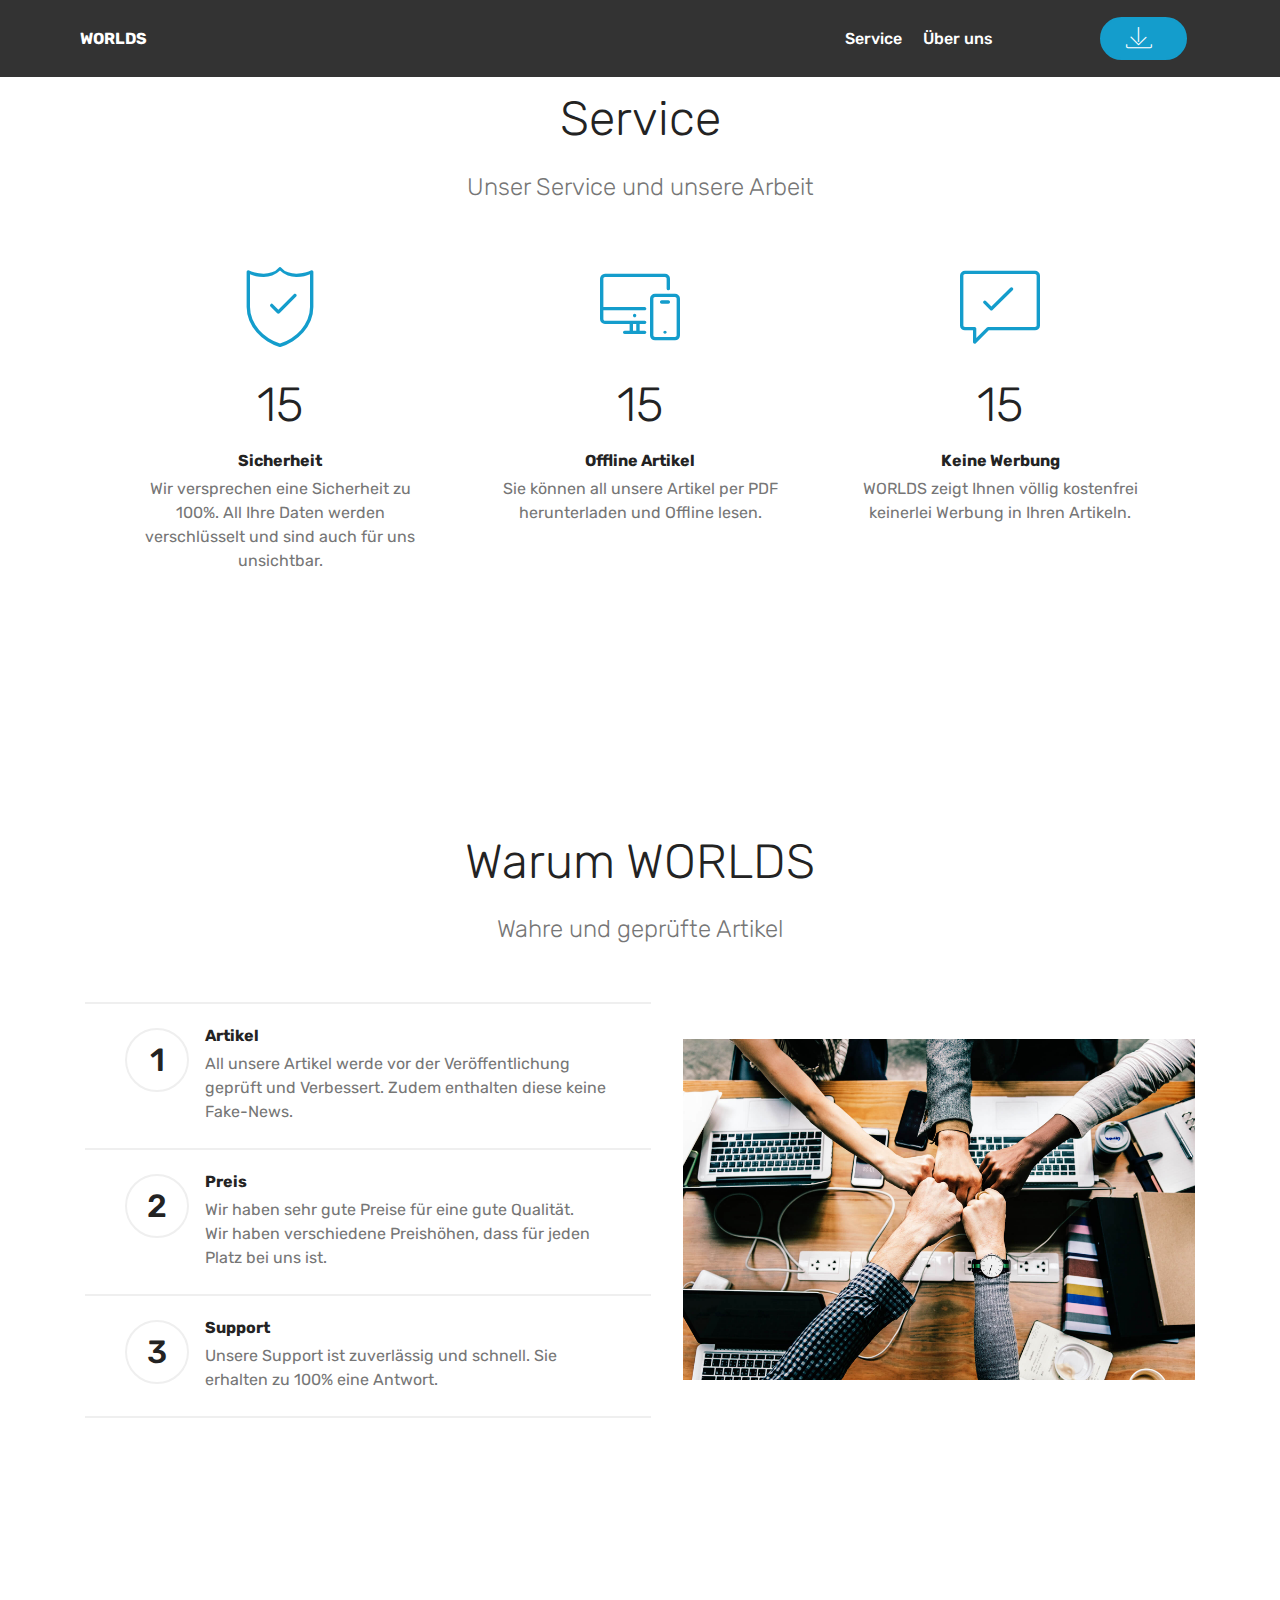
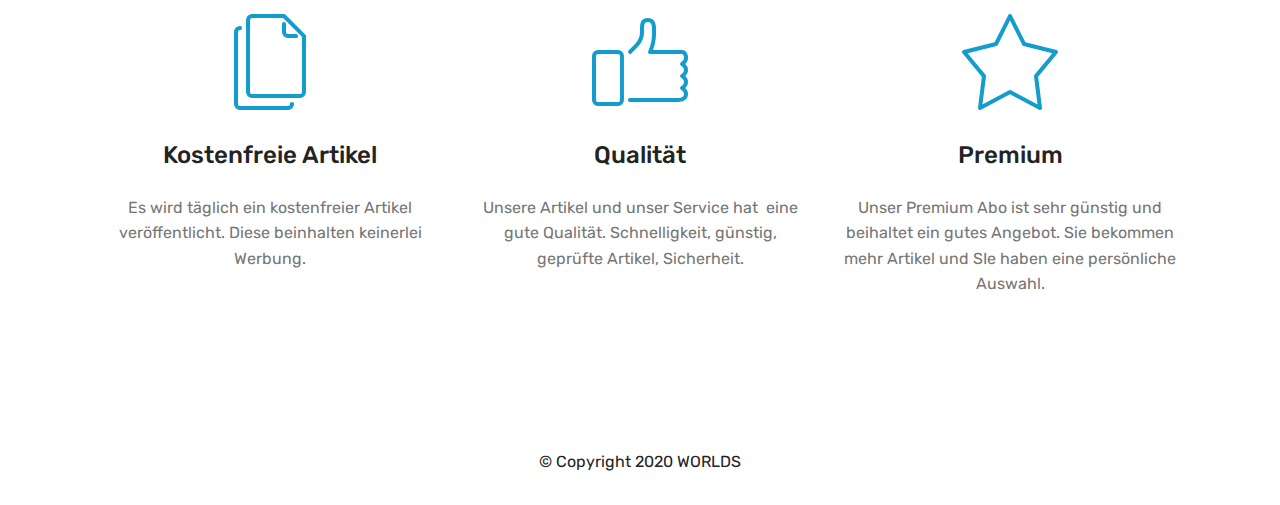
==== page1.html @ b723267d "create github pages" ====
<!DOCTYPE html>
<html  >
<head>
  <!-- Site made with Mobirise Website Builder v4.12.3, https://mobirise.com -->
  <meta charset="UTF-8">
  <meta http-equiv="X-UA-Compatible" content="IE=edge">
  <meta name="generator" content="Mobirise v4.12.3, mobirise.com">
  <meta name="viewport" content="width=device-width, initial-scale=1, minimum-scale=1">
  <link rel="shortcut icon" href="assets/images/mbr-52x35.jpeg" type="image/x-icon">
  <meta name="description" content="Web Page Builder Description">
  
  
  <title>Service</title>
  <link rel="stylesheet" href="assets/web/assets/mobirise-icons/mobirise-icons.css">
  <link rel="stylesheet" href="assets/bootstrap/css/bootstrap.min.css">
  <link rel="stylesheet" href="assets/bootstrap/css/bootstrap-grid.min.css">
  <link rel="stylesheet" href="assets/bootstrap/css/bootstrap-reboot.min.css">
  <link rel="stylesheet" href="assets/tether/tether.min.css">
  <link rel="stylesheet" href="assets/dropdown/css/style.css">
  <link rel="stylesheet" href="assets/theme/css/style.css">
  <link rel="preload" as="style" href="assets/mobirise/css/mbr-additional.css"><link rel="stylesheet" href="assets/mobirise/css/mbr-additional.css" type="text/css">
  
  
  
</head>
<body>
  <section class="menu cid-qTkzRZLJNu" once="menu" id="menu1-3">

    

    <nav class="navbar navbar-expand beta-menu navbar-dropdown align-items-center navbar-fixed-top navbar-toggleable-sm">
        <button class="navbar-toggler navbar-toggler-right" type="button" data-toggle="collapse" data-target="#navbarSupportedContent" aria-controls="navbarSupportedContent" aria-expanded="false" aria-label="Toggle navigation">
            <div class="hamburger">
                <span></span>
                <span></span>
                <span></span>
                <span></span>
            </div>
        </button>
        <div class="menu-logo">
            <div class="navbar-brand">
                
                <span class="navbar-caption-wrap"><a class="navbar-caption text-white display-4" href="index.html">
                        WORLDS</a></span>
            </div>
        </div>
        <div class="collapse navbar-collapse" id="navbarSupportedContent">
            <ul class="navbar-nav nav-dropdown" data-app-modern-menu="true"><li class="nav-item">
                    <a class="nav-link link text-white display-4" href="page1.html">
                        
                        Service</a>
                </li>
                <li class="nav-item">
                    <a class="nav-link link text-white display-4" href="https://mobirise.com">
                        Über uns &nbsp; &nbsp; &nbsp; &nbsp; &nbsp; &nbsp; &nbsp; &nbsp; &nbsp; &nbsp;&nbsp;</a>
                </li></ul>
            <div class="navbar-buttons mbr-section-btn"><a class="btn btn-sm btn-primary display-4" href="https://mobirise.com">
                    <span class="mbri-save mbr-iconfont mbr-iconfont-btn "><br></span></a></div>
        </div>
    </nav>
</section>

<section class="engine"><a href="https://mobirise.info/p">site templates free download</a></section><section class="counters1 counters cid-rYHHxYcHOz" id="counters1-4">

    

    

    <div class="container">
        <h2 class="mbr-section-title pb-3 align-center mbr-fonts-style display-2">
            Service</h2>
        <h3 class="mbr-section-subtitle mbr-fonts-style display-5">Unser Service und unsere Arbeit</h3>

        <div class="container pt-4 mt-2">
            <div class="media-container-row">
                <div class="card p-3 align-center col-12 col-md-6 col-lg-4">
                    <div class="panel-item p-3">
                        <div class="card-img pb-3">
                            <span class="mbr-iconfont mbri-protect"></span>
                        </div>

                        <div class="card-text">
                            <h3 class="count pt-3 pb-3 mbr-fonts-style display-2">
                                  100%</h3>
                            <h4 class="mbr-content-title mbr-bold mbr-fonts-style display-7">Sicherheit</h4>
                            <p class="mbr-content-text mbr-fonts-style display-7">Wir versprechen eine Sicherheit zu 100%. All Ihre Daten werden verschlüsselt und sind auch für uns unsichtbar.</p>
                        </div>
                    </div>
                </div>


                <div class="card p-3 align-center col-12 col-md-6 col-lg-4">
                    <div class="panel-item p-3">
                        <div class="card-img pb-3">
                            <span class="mbr-iconfont mbri-responsive"></span>
                        </div>
                        <div class="card-text">
                            <h3 class="count pt-3 pb-3 mbr-fonts-style display-2">100%</h3>
                            <h4 class="mbr-content-title mbr-bold mbr-fonts-style display-7">Offline Artikel</h4>
                            <p class="mbr-content-text mbr-fonts-style display-7">Sie können all unsere Artikel per PDF herunterladen und Offline lesen.</p>
                        </div>
                    </div>
                </div>

                <div class="card p-3 align-center col-12 col-md-6 col-lg-4">
                    <div class="panel-item p-3">
                        <div class="card-img pb-3">
                            <span class="mbr-iconfont mbri-cust-feedback"></span>
                        </div>
                        <div class="card-text">
                            <h3 class="count pt-3 pb-3 mbr-fonts-style display-2">100%</h3>
                            <h4 class="mbr-content-title mbr-bold mbr-fonts-style display-7">
                                Keine Werbung</h4>
                            <p class="mbr-content-text mbr-fonts-style display-7">WORLDS zeigt Ihnen völlig kostenfrei keinerlei Werbung in Ihren Artikeln.</p>
                        </div>
                    </div>
                </div>


                
            </div>
        </div>
   </div>
</section>

<section class="counters4 counters cid-rYHHA179AZ" id="counters4-5">

    

    

    <div class="container pt-4 mt-2">
        <h2 class="mbr-section-title pb-3 align-center mbr-fonts-style display-2">Warum WORLDS</h2>
        <h3 class="mbr-section-subtitle pb-5 align-center mbr-fonts-style display-5">Wahre und geprüfte Artikel</h3>
        <div class="media-container-row">
            <div class="media-block m-auto" style="width: 49%;">
                <div class="mbr-figure">
                    <img src="assets/images/background6.jpg">
                </div>
            </div>
            <div class="cards-block">
                <div class="cards-container">
                    <div class="card px-3 align-left col-12">
                        <div class="panel-item p-4 d-flex align-items-start">
                            <div class="card-img pr-3">
                                <h3 class="img-text d-flex align-items-center justify-content-center">
                                    1
                                </h3>
                            </div>
                            <div class="card-text">
                                <h4 class="mbr-content-title mbr-bold mbr-fonts-style display-7">Artikel</h4>
                                <p class="mbr-content-text mbr-fonts-style display-7">All unsere Artikel werde vor der Veröffentlichung geprüft und Verbessert. Zudem enthalten diese keine Fake-News.</p>
                            </div>
                        </div>
                    </div>
                    <div class="card px-3 align-left col-12">
                        <div class="panel-item p-4 d-flex align-items-start">
                            <div class="card-img pr-3">
                                <h3 class="img-text d-flex align-items-center justify-content-center">
                                    2
                                </h3>
                            </div>
                            <div class="card-text">
                                <h4 class="mbr-content-title mbr-bold mbr-fonts-style display-7">Preis</h4>
                                <p class="mbr-content-text mbr-fonts-style display-7">Wir haben sehr gute Preise für eine gute Qualität.<br>Wir haben verschiedene Preishöhen, dass für jeden Platz bei uns ist.</p>
                            </div>
                        </div>
                    </div>
                    <div class="card px-3 align-left col-12">
                        <div class="panel-item p-4 d-flex align-items-start">
                            <div class="card-img pr-3">
                                <h3 class="img-text d-flex align-items-center justify-content-center">
                                    3
                                </h3>
                            </div>
                            <div class="card-text">
                                <h4 class="mbr-content-title mbr-bold mbr-fonts-style display-7">Support</h4>
                                <p class="mbr-content-text mbr-fonts-style display-7">Unsere Support ist zuverlässig und schnell. Sie erhalten zu 100% eine Antwort.</p>
                            </div>
                        </div>
                    </div>
                    
                </div>
            </div>
        </div>
    </div>
</section>

<section class="features1 cid-rYHHG3He7x" id="features1-7">
    
    

    
    <div class="container">
        <div class="media-container-row">

            <div class="card p-3 col-12 col-md-6 col-lg-4">
                <div class="card-img pb-3">
                    <span class="mbr-iconfont mbri-pages"></span>
                </div>
                <div class="card-box">
                    <h4 class="card-title py-3 mbr-fonts-style display-5">
                        Kostenfreie Artikel</h4>
                    <p class="mbr-text mbr-fonts-style display-7">Es wird täglich ein kostenfreier Artikel veröffentlicht. Diese beinhalten keinerlei Werbung.</p>
                </div>
            </div>

            <div class="card p-3 col-12 col-md-6 col-lg-4">
                <div class="card-img pb-3">
                    <span class="mbr-iconfont mbri-like"></span>
                </div>
                <div class="card-box">
                    <h4 class="card-title py-3 mbr-fonts-style display-5">Qualität</h4>
                    <p class="mbr-text mbr-fonts-style display-7">Unsere Artikel und unser Service hat &nbsp;eine gute Qualität. Schnelligkeit, günstig, <br>geprüfte Artikel, Sicherheit.</p>
                </div>
            </div>

            <div class="card p-3 col-12 col-md-6 col-lg-4">
                <div class="card-img pb-3">
                    <span class="mbr-iconfont mbri-star"></span>
                </div>
                <div class="card-box">
                    <h4 class="card-title py-3 mbr-fonts-style display-5">Premium</h4>
                    <p class="mbr-text mbr-fonts-style display-7">Unser Premium Abo ist sehr günstig und beihaltet ein gutes Angebot. Sie bekommen mehr Artikel und SIe haben eine persönliche Auswahl.<br></p>
                </div>
            </div>

            

        </div>

    </div>

</section>

<section once="footers" class="cid-rYHHU4FMIc" id="footer6-8">

    

    

    <div class="container">
        <div class="media-container-row align-center mbr-white">
            <div class="col-12">
                <p class="mbr-text mb-0 mbr-fonts-style display-7">
                    © Copyright 2020 WORLDS</p>
            </div>
        </div>
    </div>
</section>


  <script src="assets/web/assets/jquery/jquery.min.js"></script>
  <script src="assets/popper/popper.min.js"></script>
  <script src="assets/bootstrap/js/bootstrap.min.js"></script>
  <script src="assets/tether/tether.min.js"></script>
  <script src="assets/smoothscroll/smooth-scroll.js"></script>
  <script src="assets/dropdown/js/nav-dropdown.js"></script>
  <script src="assets/dropdown/js/navbar-dropdown.js"></script>
  <script src="assets/touchswipe/jquery.touch-swipe.min.js"></script>
  <script src="assets/viewportchecker/jquery.viewportchecker.js"></script>
  <script src="assets/theme/js/script.js"></script>
  
  
</body>
</html>
---- assets/web/assets/mobirise-icons/mobirise-icons.css ----
@font-face {
  font-family: 'MobiriseIcons';
  src:  url('mobirise-icons.eot?spat4u');
  src:  url('mobirise-icons.eot?spat4u#iefix') format('embedded-opentype'),
    url('mobirise-icons.ttf?spat4u') format('truetype'),
    url('mobirise-icons.woff?spat4u') format('woff'),
    url('mobirise-icons.svg?spat4u#MobiriseIcons') format('svg');
  font-weight: normal;
  font-style: normal;
  font-display: swap;
}

[class^="mbri-"], [class*=" mbri-"] {
  /* use !important to prevent issues with browser extensions that change fonts */
  font-family: MobiriseIcons !important;
  speak: none;
  font-style: normal;
  font-weight: normal;
  font-variant: normal;
  text-transform: none;
  line-height: 1;

  /* Better Font Rendering =========== */
  -webkit-font-smoothing: antialiased;
  -moz-osx-font-smoothing: grayscale;
}

.mbri-add-submenu:before {
  content: "\e900";
}
.mbri-alert:before {
  content: "\e901";
}
.mbri-align-center:before {
  content: "\e902";
}
.mbri-align-justify:before {
  content: "\e903";
}
.mbri-align-left:before {
  content: "\e904";
}
.mbri-align-right:before {
  content: "\e905";
}
.mbri-android:before {
  content: "\e906";
}
.mbri-apple:before {
  content: "\e907";
}
.mbri-arrow-down:before {
  content: "\e908";
}
.mbri-arrow-next:before {
  content: "\e909";
}
.mbri-arrow-prev:before {
  content: "\e90a";
}
.mbri-arrow-up:before {
  content: "\e90b";
}
.mbri-bold:before {
  content: "\e90c";
}
.mbri-bookmark:before {
  content: "\e90d";
}
.mbri-bootstrap:before {
  content: "\e90e";
}
.mbri-briefcase:before {
  content: "\e90f";
}
.mbri-browse:before {
  content: "\e910";
}
.mbri-bulleted-list:before {
  content: "\e911";
}
.mbri-calendar:before {
  content: "\e912";
}
.mbri-camera:before {
  content: "\e913";
}
.mbri-cart-add:before {
  content: "\e914";
}
.mbri-cart-full:before {
  content: "\e915";
}
.mbri-cash:before {
  content: "\e916";
}
.mbri-change-style:before {
  content: "\e917";
}
.mbri-chat:before {
  content: "\e918";
}
.mbri-clock:before {
  content: "\e919";
}
.mbri-close:before {
  content: "\e91a";
}
.mbri-cloud:before {
  content: "\e91b";
}
.mbri-code:before {
  content: "\e91c";
}
.mbri-contact-form:before {
  content: "\e91d";
}
.mbri-credit-card:before {
  content: "\e91e";
}
.mbri-cursor-click:before {
  content: "\e91f";
}
.mbri-cust-feedback:before {
  content: "\e920";
}
.mbri-database:before {
  content: "\e921";
}
.mbri-delivery:before {
  content: "\e922";
}
.mbri-desktop:before {
  content: "\e923";
}
.mbri-devices:before {
  content: "\e924";
}
.mbri-down:before {
  content: "\e925";
}
.mbri-download:before {
  content: "\e989";
}
.mbri-drag-n-drop:before {
  content: "\e927";
}
.mbri-drag-n-drop2:before {
  content: "\e928";
}
.mbri-edit:before {
  content: "\e929";
}
.mbri-edit2:before {
  content: "\e92a";
}
.mbri-error:before {
  content: "\e92b";
}
.mbri-extension:before {
  content: "\e92c";
}
.mbri-features:before {
  content: "\e92d";
}
.mbri-file:before {
  content: "\e92e";
}
.mbri-flag:before {
  content: "\e92f";
}
.mbri-folder:before {
  content: "\e930";
}
.mbri-gift:before {
  content: "\e931";
}
.mbri-github:before {
  content: "\e932";
}
.mbri-globe:before {
  content: "\e933";
}
.mbri-globe-2:before {
  content: "\e934";
}
.mbri-growing-chart:before {
  content: "\e935";
}
.mbri-hearth:before {
  content: "\e936";
}
.mbri-help:before {
  content: "\e937";
}
.mbri-home:before {
  content: "\e938";
}
.mbri-hot-cup:before {
  content: "\e939";
}
.mbri-idea:before {
  content: "\e93a";
}
.mbri-image-gallery:before {
  content: "\e93b";
}
.mbri-image-slider:before {
  content: "\e93c";
}
.mbri-info:before {
  content: "\e93d";
}
.mbri-italic:before {
  content: "\e93e";
}
.mbri-key:before {
  content: "\e93f";
}
.mbri-laptop:before {
  content: "\e940";
}
.mbri-layers:before {
  content: "\e941";
}
.mbri-left-right:before {
  content: "\e942";
}
.mbri-left:before {
  content: "\e943";
}
.mbri-letter:before {
  content: "\e944";
}
.mbri-like:before {
  content: "\e945";
}
.mbri-link:before {
  content: "\e946";
}
.mbri-lock:before {
  content: "\e947";
}
.mbri-login:before {
  content: "\e948";
}
.mbri-logout:before {
  content: "\e949";
}
.mbri-magic-stick:before {
  content: "\e94a";
}
.mbri-map-pin:before {
  content: "\e94b";
}
.mbri-menu:before {
  content: "\e94c";
}
.mbri-mobile:before {
  content: "\e94d";
}
.mbri-mobile2:before {
  content: "\e94e";
}
.mbri-mobirise:before {
  content: "\e94f";
}
.mbri-more-horizontal:before {
  content: "\e950";
}
.mbri-more-vertical:before {
  content: "\e951";
}
.mbri-music:before {
  content: "\e952";
}
.mbri-new-file:before {
  content: "\e953";
}
.mbri-numbered-list:before {
  content: "\e954";
}
.mbri-opened-folder:before {
  content: "\e955";
}
.mbri-pages:before {
  content: "\e956";
}
.mbri-paper-plane:before {
  content: "\e957";
}
.mbri-paperclip:before {
  content: "\e958";
}
.mbri-photo:before {
  content: "\e959";
}
.mbri-photos:before {
  content: "\e95a";
}
.mbri-pin:before {
  content: "\e95b";
}
.mbri-play:before {
  content: "\e95c";
}
.mbri-plus:before {
  content: "\e95d";
}
.mbri-preview:before {
  content: "\e95e";
}
.mbri-print:before {
  content: "\e95f";
}
.mbri-protect:before {
  content: "\e960";
}
.mbri-question:before {
  content: "\e961";
}
.mbri-quote-left:before {
  content: "\e962";
}
.mbri-quote-right:before {
  content: "\e963";
}
.mbri-refresh:before {
  content: "\e964";
}
.mbri-responsive:before {
  content: "\e965";
}
.mbri-right:before {
  content: "\e966";
}
.mbri-rocket:before {
  content: "\e967";
}
.mbri-sad-face:before {
  content: "\e968";
}
.mbri-sale:before {
  content: "\e969";
}
.mbri-save:before {
  content: "\e96a";
}
.mbri-search:before {
  content: "\e96b";
}
.mbri-setting:before {
  content: "\e96c";
}
.mbri-setting2:before {
  content: "\e96d";
}
.mbri-setting3:before {
  content: "\e96e";
}
.mbri-share:before {
  content: "\e96f";
}
.mbri-shopping-bag:before {
  content: "\e970";
}
.mbri-shopping-basket:before {
  content: "\e971";
}
.mbri-shopping-cart:before {
  content: "\e972";
}
.mbri-sites:before {
  content: "\e973";
}
.mbri-smile-face:before {
  content: "\e974";
}
.mbri-speed:before {
  content: "\e975";
}
.mbri-star:before {
  content: "\e976";
}
.mbri-success:before {
  content: "\e977";
}
.mbri-sun:before {
  content: "\e978";
}
.mbri-sun2:before {
  content: "\e979";
}
.mbri-tablet:before {
  content: "\e97a";
}
.mbri-tablet-vertical:before {
  content: "\e97b";
}
.mbri-target:before {
  content: "\e97c";
}
.mbri-timer:before {
  content: "\e97d";
}
.mbri-to-ftp:before {
  content: "\e97e";
}
.mbri-to-local-drive:before {
  content: "\e97f";
}
.mbri-touch-swipe:before {
  content: "\e980";
}
.mbri-touch:before {
  content: "\e981";
}
.mbri-trash:before {
  content: "\e982";
}
.mbri-underline:before {
  content: "\e983";
}
.mbri-unlink:before {
  content: "\e984";
}
.mbri-unlock:before {
  content: "\e985";
}
.mbri-up-down:before {
  content: "\e986";
}
.mbri-up:before {
  content: "\e987";
}
.mbri-update:before {
  content: "\e988";
}
.mbri-upload:before {
 content: "\e926"; 
}
.mbri-user:before {
  content: "\e98a";
}
.mbri-user2:before {
  content: "\e98b";
}
.mbri-users:before {
  content: "\e98c";
}
.mbri-video:before {
  content: "\e98d";
}
.mbri-video-play:before {
  content: "\e98e";
}
.mbri-watch:before {
  content: "\e98f";
}
.mbri-website-theme:before {
  content: "\e990";
}
.mbri-wifi:before {
  content: "\e991";
}
.mbri-windows:before {
  content: "\e992";
}
.mbri-zoom-out:before {
  content: "\e993";
}
.mbri-redo:before {
  content: "\e994";
}
.mbri-undo:before {
  content: "\e995";
}
---- assets/dropdown/css/style.css ----
.navbar-dropdown {
  left: 0;
  padding: 0;
  position: absolute;
  right: 0;
  top: 0;
  transition: all 0.45s ease;
  z-index: 1030;
  background: #282828; }
  .navbar-dropdown .navbar-logo {
    margin-right: 0.8rem;
    transition: margin 0.3s ease-in-out;
    vertical-align: middle; }
    .navbar-dropdown .navbar-logo img {
      height: 3.125rem;
      transition: all 0.3s ease-in-out; }
    .navbar-dropdown .navbar-logo.mbr-iconfont {
      font-size: 3.125rem;
      line-height: 3.125rem; }
  .navbar-dropdown .navbar-caption {
    font-weight: 700;
    white-space: normal;
    vertical-align: -4px;
    line-height: 3.125rem !important; }
    .navbar-dropdown .navbar-caption, .navbar-dropdown .navbar-caption:hover {
      color: inherit;
      text-decoration: none; }
  .navbar-dropdown .mbr-iconfont + .navbar-caption {
    vertical-align: -1px; }
  .navbar-dropdown.navbar-fixed-top {
    position: fixed; }
  .navbar-dropdown .navbar-brand span {
    vertical-align: -4px; }
  .navbar-dropdown.bg-color.transparent {
    background: none; }
  .navbar-dropdown.navbar-short .navbar-brand {
    padding: 0.625rem 0; }
    .navbar-dropdown.navbar-short .navbar-brand span {
      vertical-align: -1px; }
  .navbar-dropdown.navbar-short .navbar-caption {
    line-height: 2.375rem !important;
    vertical-align: -2px; }
  .navbar-dropdown.navbar-short .navbar-logo {
    margin-right: 0.5rem; }
    .navbar-dropdown.navbar-short .navbar-logo img {
      height: 2.375rem; }
    .navbar-dropdown.navbar-short .navbar-logo.mbr-iconfont {
      font-size: 2.375rem;
      line-height: 2.375rem; }
  .navbar-dropdown.navbar-short .mbr-table-cell {
    height: 3.625rem; }
  .navbar-dropdown .navbar-close {
    left: 0.6875rem;
    position: fixed;
    top: 0.75rem;
    z-index: 1000; }
  .navbar-dropdown .hamburger-icon {
    content: "";
    display: inline-block;
    vertical-align: middle;
    width: 16px;
    -webkit-box-shadow: 0 -6px 0 1px #282828,0 0 0 1px #282828,0 6px 0 1px #282828;
    -moz-box-shadow: 0 -6px 0 1px #282828,0 0 0 1px #282828,0 6px 0 1px #282828;
    box-shadow: 0 -6px 0 1px #282828,0 0 0 1px #282828,0 6px 0 1px #282828; }

.dropdown-menu .dropdown-toggle[data-toggle="dropdown-submenu"]::after {
  border-bottom: 0.35em solid transparent;
  border-left: 0.35em solid;
  border-right: 0;
  border-top: 0.35em solid transparent;
  margin-left: 0.3rem; }

.dropdown-menu .dropdown-item:focus {
  outline: 0; }

.nav-dropdown {
  font-size: 0.75rem;
  font-weight: 500;
  height: auto !important; }
  .nav-dropdown .nav-btn {
    padding-left: 1rem; }
  .nav-dropdown .link {
    margin: .667em 1.667em;
    font-weight: 500;
    padding: 0;
    transition: color .2s ease-in-out; }
    .nav-dropdown .link.dropdown-toggle {
      margin-right: 2.583em; }
      .nav-dropdown .link.dropdown-toggle::after {
        margin-left: .25rem;
        border-top: 0.35em solid;
        border-right: 0.35em solid transparent;
        border-left: 0.35em solid transparent;
        border-bottom: 0; }
      .nav-dropdown .link.dropdown-toggle[aria-expanded="true"] {
        margin: 0;
        padding: 0.667em 3.263em  0.667em 1.667em; }
  .nav-dropdown .link::after,
  .nav-dropdown .dropdown-item::after {
    color: inherit; }
  .nav-dropdown .btn {
    font-size: 0.75rem;
    font-weight: 700;
    letter-spacing: 0;
    margin-bottom: 0;
    padding-left: 1.25rem;
    padding-right: 1.25rem; }
  .nav-dropdown .dropdown-menu {
    border-radius: 0;
    border: 0;
    left: 0;
    margin: 0;
    padding-bottom: 1.25rem;
    padding-top: 1.25rem;
    position: relative; }
  .nav-dropdown .dropdown-submenu {
    margin-left: 0.125rem;
    top: 0; }
  .nav-dropdown .dropdown-item {
    font-weight: 500;
    line-height: 2;
    padding: 0.3846em 4.615em 0.3846em 1.5385em;
    position: relative;
    transition: color .2s ease-in-out, background-color .2s ease-in-out; }
    .nav-dropdown .dropdown-item::after {
      margin-top: -0.3077em;
      position: absolute;
      right: 1.1538em;
      top: 50%; }
    .nav-dropdown .dropdown-item:focus, .nav-dropdown .dropdown-item:hover {
      background: none; }

@media (max-width: 767px) {
  .nav-dropdown.navbar-toggleable-sm {
    bottom: 0;
    display: none;
    left: 0;
    overflow-x: hidden;
    position: fixed;
    top: 0;
    transform: translateX(-100%);
    -ms-transform: translateX(-100%);
    -webkit-transform: translateX(-100%);
    width: 18.75rem;
    z-index: 999; } }
.nav-dropdown.navbar-toggleable-xl {
  bottom: 0;
  display: none;
  left: 0;
  overflow-x: hidden;
  position: fixed;
  top: 0;
  transform: translateX(-100%);
  -ms-transform: translateX(-100%);
  -webkit-transform: translateX(-100%);
  width: 18.75rem;
  z-index: 999; }

.nav-dropdown-sm {
  display: block !important;
  overflow-x: hidden;
  overflow: auto;
  padding-top: 3.875rem; }
  .nav-dropdown-sm::after {
    content: "";
    display: block;
    height: 3rem;
    width: 100%; }
  .nav-dropdown-sm.collapse.in ~ .navbar-close {
    display: block !important; }
  .nav-dropdown-sm.collapsing, .nav-dropdown-sm.collapse.in {
    transform: translateX(0);
    -ms-transform: translateX(0);
    -webkit-transform: translateX(0);
    transition: all 0.25s ease-out;
    -webkit-transition: all 0.25s ease-out;
    background: #282828; }
  .nav-dropdown-sm.collapsing[aria-expanded="false"] {
    transform: translateX(-100%);
    -ms-transform: translateX(-100%);
    -webkit-transform: translateX(-100%); }
  .nav-dropdown-sm .nav-item {
    display: block;
    margin-left: 0 !important;
    padding-left: 0; }
  .nav-dropdown-sm .link,
  .nav-dropdown-sm .dropdown-item {
    border-top: 1px dotted rgba(255, 255, 255, 0.1);
    font-size: 0.8125rem;
    line-height: 1.6;
    margin: 0 !important;
    padding: 0.875rem 2.4rem 0.875rem 1.5625rem !important;
    position: relative;
    white-space: normal; }
    .nav-dropdown-sm .link:focus, .nav-dropdown-sm .link:hover,
    .nav-dropdown-sm .dropdown-item:focus,
    .nav-dropdown-sm .dropdown-item:hover {
      background: rgba(0, 0, 0, 0.2) !important;
      color: #c0a375; }
  .nav-dropdown-sm .nav-btn {
    position: relative;
    padding: 1.5625rem 1.5625rem 0 1.5625rem; }
    .nav-dropdown-sm .nav-btn::before {
      border-top: 1px dotted rgba(255, 255, 255, 0.1);
      content: "";
      left: 0;
      position: absolute;
      top: 0;
      width: 100%; }
    .nav-dropdown-sm .nav-btn + .nav-btn {
      padding-top: 0.625rem; }
      .nav-dropdown-sm .nav-btn + .nav-btn::before {
        display: none; }
  .nav-dropdown-sm .btn {
    padding: 0.625rem 0; }
  .nav-dropdown-sm .dropdown-toggle[data-toggle="dropdown-submenu"]::after {
    margin-left: .25rem;
    border-top: 0.35em solid;
    border-right: 0.35em solid transparent;
    border-left: 0.35em solid transparent;
    border-bottom: 0; }
  .nav-dropdown-sm .dropdown-toggle[data-toggle="dropdown-submenu"][aria-expanded="true"]::after {
    border-top: 0;
    border-right: 0.35em solid transparent;
    border-left: 0.35em solid transparent;
    border-bottom: 0.35em solid; }
  .nav-dropdown-sm .dropdown-menu {
    margin: 0;
    padding: 0;
    position: relative;
    top: 0;
    left: 0;
    width: 100%;
    border: 0;
    float: none;
    border-radius: 0;
    background: none; }
  .nav-dropdown-sm .dropdown-submenu {
    left: 100%;
    margin-left: 0.125rem;
    margin-top: -1.25rem;
    top: 0; }

.navbar-toggleable-sm .nav-dropdown .dropdown-menu {
  position: absolute; }

.navbar-toggleable-sm .nav-dropdown .dropdown-submenu {
  left: 100%;
  margin-left: 0.125rem;
  margin-top: -1.25rem;
  top: 0; }

.navbar-toggleable-sm.opened .nav-dropdown .dropdown-menu {
  position: relative; }

.navbar-toggleable-sm.opened .nav-dropdown .dropdown-submenu {
  left: 0;
  margin-left: 00rem;
  margin-top: 0rem;
  top: 0; }

.is-builder .nav-dropdown.collapsing {
  transition: none !important; }

/*# sourceMappingURL=style.css.map */
---- assets/theme/css/style.css ----
@charset "UTF-8";
/*!
 * Mobirise v4 theme (https://mobirise.com/)
 * Copyright 2017 Mobirise
 */
section {
  background-color: #eeeeee;
}

body {
  font-style: normal;
  line-height: 1.5;
}

section,
.container,
.container-fluid {
  position: relative;
  word-wrap: break-word;
}

a.mbr-iconfont:hover {
  text-decoration: none;
}

.article .lead p,
.article .lead ul,
.article .lead ol,
.article .lead pre,
.article .lead blockquote {
  margin-bottom: 0;
}

ul,
ol,
pre,
blockquote {
  margin-bottom: 2.3125rem;
}

pre {
  background: #f4f4f4;
  padding: 10px 24px;
  white-space: pre-wrap;
}

.inactive {
  -webkit-user-select: none;
  -moz-user-select: none;
  -ms-user-select: none;
  user-select: none;
  pointer-events: none;
  -webkit-user-drag: none;
  user-drag: none;
}

.mbr-section__comments .row {
  justify-content: center;
  -webkit-justify-content: center;
}

a {
  font-style: normal;
  font-weight: 400;
  cursor: pointer;
}
a, a:hover {
  text-decoration: none;
}

figure {
  margin-bottom: 0;
}

body {
  color: #232323;
}

h1,
h2,
h3,
h4,
h5,
h6,
.h1,
.h2,
.h3,
.h4,
.h5,
.h6,
.display-1,
.display-2,
.display-3,
.display-4 {
  line-height: 1;
  word-break: break-word;
  word-wrap: break-word;
}

.mbr-section-title {
  font-style: normal;
  line-height: 1.2;
}

.mbr-section-subtitle {
  line-height: 1.3;
}

.mbr-text {
  font-style: normal;
  line-height: 1.6;
}

b,
strong {
  font-weight: bold;
}

blockquote {
  padding: 10px 0 10px 20px;
  position: relative;
  border-left: 2px solid;
  border-color: #ff3366;
}

input:-webkit-autofill, input:-webkit-autofill:hover, input:-webkit-autofill:focus, input:-webkit-autofill:active {
  transition-delay: 9999s;
  transition-property: background-color, color;
}

textarea[type=hidden] {
  display: none;
}

body {
  position: relative;
}

section {
  background-position: 50% 50%;
  background-repeat: no-repeat;
  background-size: cover;
}
section .mbr-background-video,
section .mbr-background-video-preview {
  position: absolute;
  bottom: 0;
  left: 0;
  right: 0;
  top: 0;
}

.hidden {
  visibility: hidden;
}

.mbr-z-index20 {
  z-index: 20;
}

/*! Base colors */
.mbr-white {
  color: #ffffff;
}

.mbr-black {
  color: #000000;
}

.mbr-bg-white {
  background-color: #ffffff;
}

.mbr-bg-black {
  background-color: #000000;
}

/*! Text-aligns */
.align-left {
  text-align: left;
}

.align-center {
  text-align: center;
}

.align-right {
  text-align: right;
}

@media (max-width: 767px) {
  .align-left,
.align-center,
.align-right,
.mbr-section-btn,
.mbr-section-title {
    text-align: center;
  }
}
/*! Font-weight  */
.mbr-light {
  font-weight: 300;
}

.mbr-regular {
  font-weight: 400;
}

.mbr-semibold {
  font-weight: 500;
}

.mbr-bold {
  font-weight: 700;
}

/*! Media  */
.media-size-item {
  -webkit-flex: 1 1 auto;
  -moz-flex: 1 1 auto;
  -ms-flex: 1 1 auto;
  -o-flex: 1 1 auto;
  flex: 1 1 auto;
}

.media-content {
  -webkit-flex-basis: 100%;
  flex-basis: 100%;
}

.media-container-row {
  display: -ms-flexbox;
  display: -webkit-flex;
  display: flex;
  -webkit-flex-direction: row;
  -ms-flex-direction: row;
  flex-direction: row;
  -webkit-flex-wrap: wrap;
  -ms-flex-wrap: wrap;
  flex-wrap: wrap;
  -webkit-justify-content: center;
  -ms-flex-pack: center;
  justify-content: center;
  -webkit-align-content: center;
  -ms-flex-line-pack: center;
  align-content: center;
  -webkit-align-items: start;
  -ms-flex-align: start;
  align-items: start;
}
.media-container-row .media-size-item {
  width: 400px;
}

.media-container-column {
  display: -ms-flexbox;
  display: -webkit-flex;
  display: flex;
  -webkit-flex-direction: column;
  -ms-flex-direction: column;
  flex-direction: column;
  -webkit-flex-wrap: wrap;
  -ms-flex-wrap: wrap;
  flex-wrap: wrap;
  -webkit-justify-content: center;
  -ms-flex-pack: center;
  justify-content: center;
  -webkit-align-content: center;
  -ms-flex-line-pack: center;
  align-content: center;
  -webkit-align-items: stretch;
  -ms-flex-align: stretch;
  align-items: stretch;
}
.media-container-column > * {
  width: 100%;
}

@media (min-width: 992px) {
  .media-container-row {
    -webkit-flex-wrap: nowrap;
    -ms-flex-wrap: nowrap;
    flex-wrap: nowrap;
  }
}
figure {
  overflow: hidden;
}

figure[mbr-media-size] {
  transition: width 0.1s;
}

.mbr-figure img,
.mbr-figure iframe {
  display: block;
  width: 100%;
}

.card {
  background-color: transparent;
  border: none;
}

.card-box {
  width: 100%;
}

.card-img {
  text-align: center;
  flex-shrink: 0;
  -webkit-flex-shrink: 0;
}

.media {
  max-width: 100%;
  margin: 0 auto;
}

.mbr-figure {
  -ms-flex-item-align: center;
  -ms-grid-row-align: center;
  -webkit-align-self: center;
  align-self: center;
}

.media-container > div {
  max-width: 100%;
}

.mbr-figure img,
.card-img img {
  width: 100%;
}

@media (max-width: 991px) {
  .media-size-item {
    width: auto !important;
  }

  .media {
    width: auto;
  }

  .mbr-figure {
    width: 100% !important;
  }
}
/*! Buttons */
.btn {
  font-weight: 500;
  border-width: 2px;
  font-style: normal;
  letter-spacing: 1px;
  margin: 0.4rem 0.8rem;
  white-space: normal;
  -webkit-transition: all 0.3s ease-in-out;
  -moz-transition: all 0.3s ease-in-out;
  transition: all 0.3s ease-in-out;
  display: inline-flex;
  align-items: center;
  justify-content: center;
  word-break: break-word;
  -webkit-align-items: center;
  -webkit-justify-content: center;
  display: -webkit-inline-flex;
}

.btn-sm {
  font-weight: 500;
  letter-spacing: 1px;
  -webkit-transition: all 0.3s ease-in-out;
  -moz-transition: all 0.3s ease-in-out;
  transition: all 0.3s ease-in-out;
}

.btn-md {
  font-weight: 500;
  letter-spacing: 1px;
  margin: 0.4rem 0.8rem !important;
  -webkit-transition: all 0.3s ease-in-out;
  -moz-transition: all 0.3s ease-in-out;
  transition: all 0.3s ease-in-out;
}

.btn-lg {
  font-weight: 500;
  letter-spacing: 1px;
  margin: 0.4rem 0.8rem !important;
  -webkit-transition: all 0.3s ease-in-out;
  -moz-transition: all 0.3s ease-in-out;
  transition: all 0.3s ease-in-out;
}

.mbr-section-btn {
  margin-left: -0.25rem;
  margin-right: -0.25rem;
  font-size: 0;
}

nav .mbr-section-btn {
  margin-left: 0rem;
  margin-right: 0rem;
}

.btn-form {
  border-radius: 0;
}
.btn-form:hover {
  cursor: pointer;
}

/*! Btn icon margin */
.btn .mbr-iconfont,
.btn.btn-sm .mbr-iconfont {
  cursor: pointer;
  margin-right: 0.5rem;
}

.btn.btn-md .mbr-iconfont,
.btn.btn-md .mbr-iconfont {
  margin-right: 0.8rem;
}

.mbr-regular {
  font-weight: 400;
}

.mbr-semibold {
  font-weight: 500;
}

.mbr-bold {
  font-weight: 700;
}

[type=submit] {
  -webkit-appearance: none;
}

/*! Full-screen */
.mbr-fullscreen .mbr-overlay {
  min-height: 100vh;
}

.mbr-fullscreen {
  display: flex;
  display: -webkit-flex;
  display: -moz-flex;
  display: -ms-flex;
  display: -o-flex;
  align-items: center;
  -webkit-align-items: center;
  min-height: 100vh;
  padding-top: 3rem;
  padding-bottom: 3rem;
}

/*! Map */
.map {
  height: 25rem;
  position: relative;
}
.map iframe {
  width: 100%;
  height: 100%;
}

.mbr-overlay {
  background-color: #000;
  bottom: 0;
  left: 0;
  opacity: 0.5;
  position: absolute;
  right: 0;
  top: 0;
  z-index: 0;
  pointer-events: none;
}

/* Form */
blockquote {
  font-style: italic;
  padding: 10px 0 10px 20px;
  font-size: 1.09rem;
  position: relative;
  border-width: 3px;
}

.form-control {
  background-color: #f5f5f5;
  box-shadow: none;
  color: #565656;
  line-height: 1.43;
  min-height: 3.5em;
  padding: 1.07em 0.5em;
}
.form-control, .form-control:focus {
  border: 1px solid #e8e8e8;
}
.form-active .form-control:invalid {
  border-color: red;
}

.form-control-label {
  position: relative;
  cursor: pointer;
  margin-bottom: 0.357em;
  padding: 0;
}

.alert {
  color: #ffffff;
  border-radius: 0;
  border: 0;
  font-size: 0.875rem;
  line-height: 1.5;
  margin-bottom: 1.875rem;
  padding: 1.25rem;
  position: relative;
}
.alert.alert-form::after {
  background-color: inherit;
  bottom: -7px;
  content: "";
  display: block;
  height: 14px;
  left: 50%;
  margin-left: -7px;
  position: absolute;
  transform: rotate(45deg);
  width: 14px;
  -webkit-transform: rotate(45deg);
}

.form-asterisk {
  font-family: initial;
  position: absolute;
  top: -2px;
  font-weight: normal;
}

/*! Scroll to top arrow */
#scrollToTop a i:before {
  content: "";
  position: absolute;
  height: 40%;
  top: 25%;
  background: #fff;
  width: 2px;
  left: calc(50% - 1px);
}
#scrollToTop a i:after {
  content: "";
  position: absolute;
  display: block;
  border-top: 2px solid #fff;
  border-right: 2px solid #fff;
  width: 40%;
  height: 40%;
  left: 30%;
  bottom: 30%;
  transform: rotate(135deg);
  -webkit-transform: rotate(135deg);
}

.mbr-arrow-up {
  bottom: 25px;
  right: 90px;
  position: fixed;
  text-align: right;
  z-index: 5000;
  color: #ffffff;
  font-size: 32px;
  transform: rotate(180deg);
  -webkit-transform: rotate(180deg);
}

.mbr-arrow-up a {
  background: rgba(0, 0, 0, 0.2);
  border-radius: 3px;
  color: #fff;
  display: inline-block;
  height: 60px;
  width: 60px;
  outline-style: none !important;
  position: relative;
  text-decoration: none;
  transition: all 0.3s ease-in-out;
  cursor: pointer;
  text-align: center;
}
.mbr-arrow-up a:hover {
  background-color: rgba(0, 0, 0, 0.4);
}
.mbr-arrow-up a i {
  line-height: 60px;
}

.mbr-arrow-up-icon {
  display: block;
  color: #fff;
}

.mbr-arrow-up-icon::before {
  content: "›";
  display: inline-block;
  font-family: serif;
  font-size: 32px;
  line-height: 1;
  font-style: normal;
  position: relative;
  top: 6px;
  left: -4px;
  -webkit-transform: rotate(-90deg);
  transform: rotate(-90deg);
}

/*! Arrow Down */
.mbr-arrow {
  position: absolute;
  bottom: 45px;
  left: 50%;
  width: 60px;
  height: 60px;
  cursor: pointer;
  background-color: rgba(80, 80, 80, 0.5);
  border-radius: 50%;
  -webkit-transform: translateX(-50%);
  transform: translateX(-50%);
}
.mbr-arrow > a {
  display: inline-block;
  text-decoration: none;
  outline-style: none;
  -webkit-animation: arrowdown 1.7s ease-in-out infinite;
  animation: arrowdown 1.7s ease-in-out infinite;
}
.mbr-arrow > a > i {
  position: absolute;
  top: -2px;
  left: 15px;
  font-size: 2rem;
}

@keyframes arrowdown {
  0% {
    transform: translateY(0px);
    -webkit-transform: translateY(0px);
  }
  50% {
    transform: translateY(-5px);
    -webkit-transform: translateY(-5px);
  }
  100% {
    transform: translateY(0px);
    -webkit-transform: translateY(0px);
  }
}
@-webkit-keyframes arrowdown {
  0% {
    transform: translateY(0px);
    -webkit-transform: translateY(0px);
  }
  50% {
    transform: translateY(-5px);
    -webkit-transform: translateY(-5px);
  }
  100% {
    transform: translateY(0px);
    -webkit-transform: translateY(0px);
  }
}
@media (max-width: 500px) {
  .mbr-arrow-up {
    left: 50%;
    right: auto;
    transform: translateX(-50%) rotate(180deg);
    -webkit-transform: translateX(-50%) rotate(180deg);
  }
}
/*Gradients animation*/
@keyframes gradient-animation {
  from {
    background-position: 0% 100%;
    animation-timing-function: ease-in-out;
  }
  to {
    background-position: 100% 0%;
    animation-timing-function: ease-in-out;
  }
}
@-webkit-keyframes gradient-animation {
  from {
    background-position: 0% 100%;
    animation-timing-function: ease-in-out;
  }
  to {
    background-position: 100% 0%;
    animation-timing-function: ease-in-out;
  }
}
.bg-gradient {
  background-size: 200% 200%;
  animation: gradient-animation 5s infinite alternate;
  -webkit-animation: gradient-animation 5s infinite alternate;
}

.menu .navbar-brand {
  display: -webkit-flex;
}
.menu .navbar-brand span {
  display: flex;
  display: -webkit-flex;
}
.menu .navbar-brand .navbar-caption-wrap {
  display: -webkit-flex;
}
.menu .navbar-brand .navbar-logo img {
  display: -webkit-flex;
}
@media (min-width: 768px) and (max-width: 1023px) {
  .menu .navbar-toggleable-sm .navbar-nav {
    display: -webkit-box;
    display: -webkit-flex;
    display: -ms-flexbox;
  }
}
@media (max-width: 1023px) {
  .menu .navbar-collapse {
    max-height: 93.5vh;
  }
  .menu .navbar-collapse.show {
    overflow: auto;
  }
}
@media (min-width: 1024px) {
  .menu .navbar-nav.nav-dropdown {
    display: -webkit-flex;
  }
  .menu .navbar-toggleable-sm .navbar-collapse {
    display: -webkit-flex !important;
  }
  .menu .collapsed .navbar-collapse {
    max-height: 93.5vh;
  }
  .menu .collapsed .navbar-collapse.show {
    overflow: auto;
  }
}
@media (max-width: 767px) {
  .menu .navbar-collapse {
    max-height: 80vh;
  }
}

/* Others*/
.note-check a[data-value=Rubik] {
  font-style: normal;
}

.mbr-arrow a {
  color: #ffffff;
}

@media (max-width: 767px) {
  .mbr-arrow {
    display: none;
  }
}
.navbar {
  display: -webkit-flex;
  -webkit-flex-wrap: wrap;
  -webkit-align-items: center;
  -webkit-justify-content: space-between;
}

.navbar-collapse {
  -webkit-flex-basis: 100%;
  -webkit-flex-grow: 1;
  -webkit-align-items: center;
}

.nav-dropdown .link {
  padding: 0.667em 1.667em !important;
  margin: 0 !important;
}

.nav {
  display: -webkit-flex;
  -webkit-flex-wrap: wrap;
}

.row {
  display: -webkit-flex;
  -webkit-flex-wrap: wrap;
}

.justify-content-center {
  -webkit-justify-content: center;
}

.form-inline {
  display: -webkit-flex;
  -webkit-flex-flow: row wrap;
  -webkit-align-items: center;
}

.card-wrapper {
  -webkit-flex: 1;
}

.carousel-control {
  z-index: 10;
  display: -webkit-flex;
  -webkit-align-items: center;
  -webkit-justify-content: center;
}

.carousel-controls {
  display: -webkit-flex;
}

.media {
  display: -webkit-flex;
}

.form-group:focus {
  outline: none;
}

.jq-selectbox__select {
  padding: 1.07em 0.5em;
  position: absolute;
  top: 0;
  left: 0;
  width: 100%;
}

.jq-selectbox__dropdown {
  position: absolute;
  top: 100%;
  left: 0 !important;
  width: 100% !important;
}

.jq-selectbox__trigger-arrow {
  transform: translateY(-50%);
}

.jq-selectbox li {
  padding: 1.07em 0.5em;
}

input[type=range] {
  padding-left: 0 !important;
  padding-right: 0 !important;
}

.modal-dialog,
.modal-content {
  height: 100%;
}

.modal-dialog .carousel-inner {
  height: calc(100vh - 1.75rem);
}
@media (max-width: 575px) {
  .modal-dialog .carousel-inner {
    height: calc(100vh - 1rem);
  }
}

.carousel-item {
  text-align: center;
}

.carousel-item img {
  margin: auto;
}

.navbar-toggler {
  -webkit-align-self: flex-start;
  -ms-flex-item-align: start;
  align-self: flex-start;
  padding: 0.25rem 0.75rem;
  font-size: 1.25rem;
  line-height: 1;
  background: transparent;
  border: 1px solid transparent;
  -webkit-border-radius: 0.25rem;
  border-radius: 0.25rem;
}

.navbar-toggler:focus,
.navbar-toggler:hover {
  text-decoration: none;
}

.navbar-toggler-icon {
  display: inline-block;
  width: 1.5em;
  height: 1.5em;
  vertical-align: middle;
  content: "";
  background: no-repeat center center;
  -webkit-background-size: 100% 100%;
  -o-background-size: 100% 100%;
  background-size: 100% 100%;
}

.navbar-toggler-left {
  position: absolute;
  left: 1rem;
}

.navbar-toggler-right {
  position: absolute;
  right: 1rem;
}

@media (max-width: 575px) {
  .navbar-toggleable .navbar-nav .dropdown-menu {
    position: static;
    float: none;
  }

  .navbar-toggleable > .container {
    padding-right: 0;
    padding-left: 0;
  }
}
@media (min-width: 576px) {
  .navbar-toggleable {
    -webkit-box-orient: horizontal;
    -webkit-box-direction: normal;
    -webkit-flex-direction: row;
    -ms-flex-direction: row;
    flex-direction: row;
    -webkit-flex-wrap: nowrap;
    -ms-flex-wrap: nowrap;
    flex-wrap: nowrap;
    -webkit-box-align: center;
    -webkit-align-items: center;
    -ms-flex-align: center;
    align-items: center;
  }

  .navbar-toggleable .navbar-nav {
    -webkit-box-orient: horizontal;
    -webkit-box-direction: normal;
    -webkit-flex-direction: row;
    -ms-flex-direction: row;
    flex-direction: row;
  }

  .navbar-toggleable .navbar-nav .nav-link {
    padding-right: 0.5rem;
    padding-left: 0.5rem;
  }

  .navbar-toggleable > .container {
    display: -webkit-box;
    display: -webkit-flex;
    display: -ms-flexbox;
    display: flex;
    -webkit-flex-wrap: nowrap;
    -ms-flex-wrap: nowrap;
    flex-wrap: nowrap;
    -webkit-box-align: center;
    -webkit-align-items: center;
    -ms-flex-align: center;
    align-items: center;
  }

  .navbar-toggleable .navbar-collapse {
    display: -webkit-box !important;
    display: -webkit-flex !important;
    display: -ms-flexbox !important;
    display: flex !important;
    width: 100%;
  }

  .navbar-toggleable .navbar-toggler {
    display: none;
  }
}
@media (max-width: 767px) {
  .navbar-toggleable-sm .navbar-nav .dropdown-menu {
    position: static;
    float: none;
  }

  .navbar-toggleable-sm > .container {
    padding-right: 0;
    padding-left: 0;
  }
}
@media (min-width: 768px) {
  .navbar-toggleable-sm {
    -webkit-box-orient: horizontal;
    -webkit-box-direction: normal;
    -webkit-flex-direction: row;
    -ms-flex-direction: row;
    flex-direction: row;
    -webkit-flex-wrap: nowrap;
    -ms-flex-wrap: nowrap;
    flex-wrap: nowrap;
    -webkit-box-align: center;
    -webkit-align-items: center;
    -ms-flex-align: center;
    align-items: center;
  }

  .navbar-toggleable-sm .navbar-nav {
    -webkit-box-orient: horizontal;
    -webkit-box-direction: normal;
    -webkit-flex-direction: row;
    -ms-flex-direction: row;
    flex-direction: row;
  }

  .navbar-toggleable-sm .navbar-nav .nav-link {
    padding-right: 0.5rem;
    padding-left: 0.5rem;
  }

  .navbar-toggleable-sm > .container {
    display: -webkit-box;
    display: -webkit-flex;
    display: -ms-flexbox;
    display: flex;
    -webkit-flex-wrap: nowrap;
    -ms-flex-wrap: nowrap;
    flex-wrap: nowrap;
    -webkit-box-align: center;
    -webkit-align-items: center;
    -ms-flex-align: center;
    align-items: center;
  }

  .navbar-toggleable-sm .navbar-collapse {
    display: none;
    width: 100%;
  }

  .navbar-toggleable-sm .navbar-toggler {
    display: none;
  }
}
@media (max-width: 1023px) {
  .navbar-toggleable-md .navbar-nav .dropdown-menu {
    position: static;
    float: none;
  }

  .navbar-toggleable-md > .container {
    padding-right: 0;
    padding-left: 0;
  }
}
@media (min-width: 1024px) {
  .navbar-toggleable-md {
    -webkit-box-orient: horizontal;
    -webkit-box-direction: normal;
    -webkit-flex-direction: row;
    -ms-flex-direction: row;
    flex-direction: row;
    -webkit-flex-wrap: nowrap;
    -ms-flex-wrap: nowrap;
    flex-wrap: nowrap;
    -webkit-box-align: center;
    -webkit-align-items: center;
    -ms-flex-align: center;
    align-items: center;
  }

  .navbar-toggleable-md .navbar-nav {
    -webkit-box-orient: horizontal;
    -webkit-box-direction: normal;
    -webkit-flex-direction: row;
    -ms-flex-direction: row;
    flex-direction: row;
  }

  .navbar-toggleable-md .navbar-nav .nav-link {
    padding-right: 0.5rem;
    padding-left: 0.5rem;
  }

  .navbar-toggleable-md > .container {
    display: -webkit-box;
    display: -webkit-flex;
    display: -ms-flexbox;
    display: flex;
    -webkit-flex-wrap: nowrap;
    -ms-flex-wrap: nowrap;
    flex-wrap: nowrap;
    -webkit-box-align: center;
    -webkit-align-items: center;
    -ms-flex-align: center;
    align-items: center;
  }

  .navbar-toggleable-md .navbar-collapse {
    display: -webkit-box !important;
    display: -webkit-flex !important;
    display: -ms-flexbox !important;
    display: flex !important;
    width: 100%;
  }

  .navbar-toggleable-md .navbar-toggler {
    display: none;
  }
}
@media (max-width: 1199px) {
  .navbar-toggleable-lg .navbar-nav .dropdown-menu {
    position: static;
    float: none;
  }

  .navbar-toggleable-lg > .container {
    padding-right: 0;
    padding-left: 0;
  }
}
@media (min-width: 1200px) {
  .navbar-toggleable-lg {
    -webkit-box-orient: horizontal;
    -webkit-box-direction: normal;
    -webkit-flex-direction: row;
    -ms-flex-direction: row;
    flex-direction: row;
    -webkit-flex-wrap: nowrap;
    -ms-flex-wrap: nowrap;
    flex-wrap: nowrap;
    -webkit-box-align: center;
    -webkit-align-items: center;
    -ms-flex-align: center;
    align-items: center;
  }

  .navbar-toggleable-lg .navbar-nav {
    -webkit-box-orient: horizontal;
    -webkit-box-direction: normal;
    -webkit-flex-direction: row;
    -ms-flex-direction: row;
    flex-direction: row;
  }

  .navbar-toggleable-lg .navbar-nav .nav-link {
    padding-right: 0.5rem;
    padding-left: 0.5rem;
  }

  .navbar-toggleable-lg > .container {
    display: -webkit-box;
    display: -webkit-flex;
    display: -ms-flexbox;
    display: flex;
    -webkit-flex-wrap: nowrap;
    -ms-flex-wrap: nowrap;
    flex-wrap: nowrap;
    -webkit-box-align: center;
    -webkit-align-items: center;
    -ms-flex-align: center;
    align-items: center;
  }

  .navbar-toggleable-lg .navbar-collapse {
    display: -webkit-box !important;
    display: -webkit-flex !important;
    display: -ms-flexbox !important;
    display: flex !important;
    width: 100%;
  }

  .navbar-toggleable-lg .navbar-toggler {
    display: none;
  }
}
.navbar-toggleable-xl {
  -webkit-box-orient: horizontal;
  -webkit-box-direction: normal;
  -webkit-flex-direction: row;
  -ms-flex-direction: row;
  flex-direction: row;
  -webkit-flex-wrap: nowrap;
  -ms-flex-wrap: nowrap;
  flex-wrap: nowrap;
  -webkit-box-align: center;
  -webkit-align-items: center;
  -ms-flex-align: center;
  align-items: center;
}

.navbar-toggleable-xl .navbar-nav .dropdown-menu {
  position: static;
  float: none;
}

.navbar-toggleable-xl > .container {
  padding-right: 0;
  padding-left: 0;
}

.navbar-toggleable-xl .navbar-nav {
  -webkit-box-orient: horizontal;
  -webkit-box-direction: normal;
  -webkit-flex-direction: row;
  -ms-flex-direction: row;
  flex-direction: row;
}

.navbar-toggleable-xl .navbar-nav .nav-link {
  padding-right: 0.5rem;
  padding-left: 0.5rem;
}

.navbar-toggleable-xl > .container {
  display: -webkit-box;
  display: -webkit-flex;
  display: -ms-flexbox;
  display: flex;
  -webkit-flex-wrap: nowrap;
  -ms-flex-wrap: nowrap;
  flex-wrap: nowrap;
  -webkit-box-align: center;
  -webkit-align-items: center;
  -ms-flex-align: center;
  align-items: center;
}

.navbar-toggleable-xl .navbar-collapse {
  display: -webkit-box !important;
  display: -webkit-flex !important;
  display: -ms-flexbox !important;
  display: flex !important;
  width: 100%;
}

.navbar-toggleable-xl .navbar-toggler {
  display: none;
}

.card-img {
  width: auto;
}

.menu .navbar.collapsed:not(.beta-menu) {
  flex-direction: column;
  -webkit-flex-direction: column;
}

.carousel-item.active,
.carousel-item-next,
.carousel-item-prev {
  display: -webkit-box;
  display: -webkit-flex;
  display: -ms-flexbox;
  display: flex;
}

.note-air-layout .dropup .dropdown-menu,
.note-air-layout .navbar-fixed-bottom .dropdown .dropdown-menu {
  bottom: initial !important;
}

html,
body {
  height: auto;
  min-height: 100vh;
}

.dropup .dropdown-toggle::after {
  display: none;
}.engine {
	position: absolute;
	text-indent: -2400px;
	text-align: center;
	padding: 0;
	top: 0;
	left: -2400px;
}
---- assets/mobirise/css/mbr-additional.css ----
@import url(https://fonts.googleapis.com/css?family=Rubik:300,300i,400,400i,500,500i,700,700i,900,900i&display=swap);





body {
  font-family: Rubik;
}
.display-1 {
  font-family: 'Rubik', sans-serif;
  font-size: 4.25rem;
  font-display: swap;
}
.display-1 > .mbr-iconfont {
  font-size: 6.8rem;
}
.display-2 {
  font-family: 'Rubik', sans-serif;
  font-size: 3rem;
  font-display: swap;
}
.display-2 > .mbr-iconfont {
  font-size: 4.8rem;
}
.display-4 {
  font-family: 'Rubik', sans-serif;
  font-size: 1rem;
  font-display: swap;
}
.display-4 > .mbr-iconfont {
  font-size: 1.6rem;
}
.display-5 {
  font-family: 'Rubik', sans-serif;
  font-size: 1.5rem;
  font-display: swap;
}
.display-5 > .mbr-iconfont {
  font-size: 2.4rem;
}
.display-7 {
  font-family: 'Rubik', sans-serif;
  font-size: 1rem;
  font-display: swap;
}
.display-7 > .mbr-iconfont {
  font-size: 1.6rem;
}
/* ---- Fluid typography for mobile devices ---- */
/* 1.4 - font scale ratio ( bootstrap == 1.42857 ) */
/* 100vw - current viewport width */
/* (48 - 20)  48 == 48rem == 768px, 20 == 20rem == 320px(minimal supported viewport) */
/* 0.65 - min scale variable, may vary */
@media (max-width: 768px) {
  .display-1 {
    font-size: 3.4rem;
    font-size: calc( 2.1374999999999997rem + (4.25 - 2.1374999999999997) * ((100vw - 20rem) / (48 - 20)));
    line-height: calc( 1.4 * (2.1374999999999997rem + (4.25 - 2.1374999999999997) * ((100vw - 20rem) / (48 - 20))));
  }
  .display-2 {
    font-size: 2.4rem;
    font-size: calc( 1.7rem + (3 - 1.7) * ((100vw - 20rem) / (48 - 20)));
    line-height: calc( 1.4 * (1.7rem + (3 - 1.7) * ((100vw - 20rem) / (48 - 20))));
  }
  .display-4 {
    font-size: 0.8rem;
    font-size: calc( 1rem + (1 - 1) * ((100vw - 20rem) / (48 - 20)));
    line-height: calc( 1.4 * (1rem + (1 - 1) * ((100vw - 20rem) / (48 - 20))));
  }
  .display-5 {
    font-size: 1.2rem;
    font-size: calc( 1.175rem + (1.5 - 1.175) * ((100vw - 20rem) / (48 - 20)));
    line-height: calc( 1.4 * (1.175rem + (1.5 - 1.175) * ((100vw - 20rem) / (48 - 20))));
  }
}
/* Buttons */
.btn {
  padding: 1rem 3rem;
  border-radius: 3px;
}
.btn-sm {
  padding: 0.6rem 1.5rem;
  border-radius: 3px;
}
.btn-md {
  padding: 1rem 3rem;
  border-radius: 3px;
}
.btn-lg {
  padding: 1.2rem 3.2rem;
  border-radius: 3px;
}
.bg-primary {
  background-color: #149dcc !important;
}
.bg-success {
  background-color: #f7ed4a !important;
}
.bg-info {
  background-color: #82786e !important;
}
.bg-warning {
  background-color: #879a9f !important;
}
.bg-danger {
  background-color: #b1a374 !important;
}
.btn-primary,
.btn-primary:active {
  background-color: #149dcc !important;
  border-color: #149dcc !important;
  color: #ffffff !important;
}
.btn-primary:hover,
.btn-primary:focus,
.btn-primary.focus,
.btn-primary.active {
  color: #ffffff !important;
  background-color: #0d6786 !important;
  border-color: #0d6786 !important;
}
.btn-primary.disabled,
.btn-primary:disabled {
  color: #ffffff !important;
  background-color: #0d6786 !important;
  border-color: #0d6786 !important;
}
.btn-secondary,
.btn-secondary:active {
  background-color: #ff3366 !important;
  border-color: #ff3366 !important;
  color: #ffffff !important;
}
.btn-secondary:hover,
.btn-secondary:focus,
.btn-secondary.focus,
.btn-secondary.active {
  color: #ffffff !important;
  background-color: #e50039 !important;
  border-color: #e50039 !important;
}
.btn-secondary.disabled,
.btn-secondary:disabled {
  color: #ffffff !important;
  background-color: #e50039 !important;
  border-color: #e50039 !important;
}
.btn-info,
.btn-info:active {
  background-color: #82786e !important;
  border-color: #82786e !important;
  color: #ffffff !important;
}
.btn-info:hover,
.btn-info:focus,
.btn-info.focus,
.btn-info.active {
  color: #ffffff !important;
  background-color: #59524b !important;
  border-color: #59524b !important;
}
.btn-info.disabled,
.btn-info:disabled {
  color: #ffffff !important;
  background-color: #59524b !important;
  border-color: #59524b !important;
}
.btn-success,
.btn-success:active {
  background-color: #f7ed4a !important;
  border-color: #f7ed4a !important;
  color: #3f3c03 !important;
}
.btn-success:hover,
.btn-success:focus,
.btn-success.focus,
.btn-success.active {
  color: #3f3c03 !important;
  background-color: #eadd0a !important;
  border-color: #eadd0a !important;
}
.btn-success.disabled,
.btn-success:disabled {
  color: #3f3c03 !important;
  background-color: #eadd0a !important;
  border-color: #eadd0a !important;
}
.btn-warning,
.btn-warning:active {
  background-color: #879a9f !important;
  border-color: #879a9f !important;
  color: #ffffff !important;
}
.btn-warning:hover,
.btn-warning:focus,
.btn-warning.focus,
.btn-warning.active {
  color: #ffffff !important;
  background-color: #617479 !important;
  border-color: #617479 !important;
}
.btn-warning.disabled,
.btn-warning:disabled {
  color: #ffffff !important;
  background-color: #617479 !important;
  border-color: #617479 !important;
}
.btn-danger,
.btn-danger:active {
  background-color: #b1a374 !important;
  border-color: #b1a374 !important;
  color: #ffffff !important;
}
.btn-danger:hover,
.btn-danger:focus,
.btn-danger.focus,
.btn-danger.active {
  color: #ffffff !important;
  background-color: #8b7d4e !important;
  border-color: #8b7d4e !important;
}
.btn-danger.disabled,
.btn-danger:disabled {
  color: #ffffff !important;
  background-color: #8b7d4e !important;
  border-color: #8b7d4e !important;
}
.btn-white {
  color: #333333 !important;
}
.btn-white,
.btn-white:active {
  background-color: #ffffff !important;
  border-color: #ffffff !important;
  color: #808080 !important;
}
.btn-white:hover,
.btn-white:focus,
.btn-white.focus,
.btn-white.active {
  color: #808080 !important;
  background-color: #d9d9d9 !important;
  border-color: #d9d9d9 !important;
}
.btn-white.disabled,
.btn-white:disabled {
  color: #808080 !important;
  background-color: #d9d9d9 !important;
  border-color: #d9d9d9 !important;
}
.btn-black,
.btn-black:active {
  background-color: #333333 !important;
  border-color: #333333 !important;
  color: #ffffff !important;
}
.btn-black:hover,
.btn-black:focus,
.btn-black.focus,
.btn-black.active {
  color: #ffffff !important;
  background-color: #0d0d0d !important;
  border-color: #0d0d0d !important;
}
.btn-black.disabled,
.btn-black:disabled {
  color: #ffffff !important;
  background-color: #0d0d0d !important;
  border-color: #0d0d0d !important;
}
.btn-primary-outline,
.btn-primary-outline:active {
  background: none;
  border-color: #0b566f;
  color: #0b566f;
}
.btn-primary-outline:hover,
.btn-primary-outline:focus,
.btn-primary-outline.focus,
.btn-primary-outline.active {
  color: #ffffff;
  background-color: #149dcc;
  border-color: #149dcc;
}
.btn-primary-outline.disabled,
.btn-primary-outline:disabled {
  color: #ffffff !important;
  background-color: #149dcc !important;
  border-color: #149dcc !important;
}
.btn-secondary-outline,
.btn-secondary-outline:active {
  background: none;
  border-color: #cc0033;
  color: #cc0033;
}
.btn-secondary-outline:hover,
.btn-secondary-outline:focus,
.btn-secondary-outline.focus,
.btn-secondary-outline.active {
  color: #ffffff;
  background-color: #ff3366;
  border-color: #ff3366;
}
.btn-secondary-outline.disabled,
.btn-secondary-outline:disabled {
  color: #ffffff !important;
  background-color: #ff3366 !important;
  border-color: #ff3366 !important;
}
.btn-info-outline,
.btn-info-outline:active {
  background: none;
  border-color: #4b453f;
  color: #4b453f;
}
.btn-info-outline:hover,
.btn-info-outline:focus,
.btn-info-outline.focus,
.btn-info-outline.active {
  color: #ffffff;
  background-color: #82786e;
  border-color: #82786e;
}
.btn-info-outline.disabled,
.btn-info-outline:disabled {
  color: #ffffff !important;
  background-color: #82786e !important;
  border-color: #82786e !important;
}
.btn-success-outline,
.btn-success-outline:active {
  background: none;
  border-color: #d2c609;
  color: #d2c609;
}
.btn-success-outline:hover,
.btn-success-outline:focus,
.btn-success-outline.focus,
.btn-success-outline.active {
  color: #3f3c03;
  background-color: #f7ed4a;
  border-color: #f7ed4a;
}
.btn-success-outline.disabled,
.btn-success-outline:disabled {
  color: #3f3c03 !important;
  background-color: #f7ed4a !important;
  border-color: #f7ed4a !important;
}
.btn-warning-outline,
.btn-warning-outline:active {
  background: none;
  border-color: #55666b;
  color: #55666b;
}
.btn-warning-outline:hover,
.btn-warning-outline:focus,
.btn-warning-outline.focus,
.btn-warning-outline.active {
  color: #ffffff;
  background-color: #879a9f;
  border-color: #879a9f;
}
.btn-warning-outline.disabled,
.btn-warning-outline:disabled {
  color: #ffffff !important;
  background-color: #879a9f !important;
  border-color: #879a9f !important;
}
.btn-danger-outline,
.btn-danger-outline:active {
  background: none;
  border-color: #7a6e45;
  color: #7a6e45;
}
.btn-danger-outline:hover,
.btn-danger-outline:focus,
.btn-danger-outline.focus,
.btn-danger-outline.active {
  color: #ffffff;
  background-color: #b1a374;
  border-color: #b1a374;
}
.btn-danger-outline.disabled,
.btn-danger-outline:disabled {
  color: #ffffff !important;
  background-color: #b1a374 !important;
  border-color: #b1a374 !important;
}
.btn-black-outline,
.btn-black-outline:active {
  background: none;
  border-color: #000000;
  color: #000000;
}
.btn-black-outline:hover,
.btn-black-outline:focus,
.btn-black-outline.focus,
.btn-black-outline.active {
  color: #ffffff;
  background-color: #333333;
  border-color: #333333;
}
.btn-black-outline.disabled,
.btn-black-outline:disabled {
  color: #ffffff !important;
  background-color: #333333 !important;
  border-color: #333333 !important;
}
.btn-white-outline,
.btn-white-outline:active,
.btn-white-outline.active {
  background: none;
  border-color: #ffffff;
  color: #ffffff;
}
.btn-white-outline:hover,
.btn-white-outline:focus,
.btn-white-outline.focus {
  color: #333333;
  background-color: #ffffff;
  border-color: #ffffff;
}
.text-primary {
  color: #149dcc !important;
}
.text-secondary {
  color: #ff3366 !important;
}
.text-success {
  color: #f7ed4a !important;
}
.text-info {
  color: #82786e !important;
}
.text-warning {
  color: #879a9f !important;
}
.text-danger {
  color: #b1a374 !important;
}
.text-white {
  color: #ffffff !important;
}
.text-black {
  color: #000000 !important;
}
a.text-primary:hover,
a.text-primary:focus {
  color: #0b566f !important;
}
a.text-secondary:hover,
a.text-secondary:focus {
  color: #cc0033 !important;
}
a.text-success:hover,
a.text-success:focus {
  color: #d2c609 !important;
}
a.text-info:hover,
a.text-info:focus {
  color: #4b453f !important;
}
a.text-warning:hover,
a.text-warning:focus {
  color: #55666b !important;
}
a.text-danger:hover,
a.text-danger:focus {
  color: #7a6e45 !important;
}
a.text-white:hover,
a.text-white:focus {
  color: #b3b3b3 !important;
}
a.text-black:hover,
a.text-black:focus {
  color: #4d4d4d !important;
}
.alert-success {
  background-color: #70c770;
}
.alert-info {
  background-color: #82786e;
}
.alert-warning {
  background-color: #879a9f;
}
.alert-danger {
  background-color: #b1a374;
}
.mbr-section-btn a.btn:not(.btn-form) {
  border-radius: 100px;
}
.mbr-section-btn a.btn:not(.btn-form):hover,
.mbr-section-btn a.btn:not(.btn-form):focus {
  box-shadow: none !important;
}
.mbr-section-btn a.btn:not(.btn-form):hover,
.mbr-section-btn a.btn:not(.btn-form):focus {
  box-shadow: 0 10px 40px 0 rgba(0, 0, 0, 0.2) !important;
  -webkit-box-shadow: 0 10px 40px 0 rgba(0, 0, 0, 0.2) !important;
}
.mbr-gallery-filter li a {
  border-radius: 100px !important;
}
.mbr-gallery-filter li.active .btn {
  background-color: #149dcc;
  border-color: #149dcc;
  color: #ffffff;
}
.mbr-gallery-filter li.active .btn:focus {
  box-shadow: none;
}
.nav-tabs .nav-link {
  border-radius: 100px !important;
}
a,
a:hover {
  color: #149dcc;
}
.mbr-plan-header.bg-primary .mbr-plan-subtitle,
.mbr-plan-header.bg-primary .mbr-plan-price-desc {
  color: #b4e6f8;
}
.mbr-plan-header.bg-success .mbr-plan-subtitle,
.mbr-plan-header.bg-success .mbr-plan-price-desc {
  color: #ffffff;
}
.mbr-plan-header.bg-info .mbr-plan-subtitle,
.mbr-plan-header.bg-info .mbr-plan-price-desc {
  color: #beb8b2;
}
.mbr-plan-header.bg-warning .mbr-plan-subtitle,
.mbr-plan-header.bg-warning .mbr-plan-price-desc {
  color: #ced6d8;
}
.mbr-plan-header.bg-danger .mbr-plan-subtitle,
.mbr-plan-header.bg-danger .mbr-plan-price-desc {
  color: #dfd9c6;
}
/* Scroll to top button*/
.scrollToTop_wraper {
  display: none;
}
.form-control {
  font-family: 'Rubik', sans-serif;
  font-size: 1rem;
  font-display: swap;
}
.form-control > .mbr-iconfont {
  font-size: 1.6rem;
}
blockquote {
  border-color: #149dcc;
}
/* Forms */
.mbr-form .btn {
  margin: .4rem 0;
}
.mbr-form .input-group-btn a.btn {
  border-radius: 100px !important;
}
.mbr-form .input-group-btn a.btn:hover {
  box-shadow: 0 10px 40px 0 rgba(0, 0, 0, 0.2);
}
.mbr-form .input-group-btn button[type="submit"] {
  border-radius: 100px !important;
  padding: 1rem 3rem;
}
.mbr-form .input-group-btn button[type="submit"]:hover {
  box-shadow: 0 10px 40px 0 rgba(0, 0, 0, 0.2);
}
.form2 .form-control {
  border-top-left-radius: 100px;
  border-bottom-left-radius: 100px;
}
.form2 .input-group-btn a.btn {
  border-top-left-radius: 0 !important;
  border-bottom-left-radius: 0 !important;
}
.form2 .input-group-btn button[type="submit"] {
  border-top-left-radius: 0 !important;
  border-bottom-left-radius: 0 !important;
}
.form3 input[type="email"] {
  border-radius: 100px !important;
}
@media (max-width: 349px) {
  .form2 input[type="email"] {
    border-radius: 100px !important;
  }
  .form2 .input-group-btn a.btn {
    border-radius: 100px !important;
  }
  .form2 .input-group-btn button[type="submit"] {
    border-radius: 100px !important;
  }
}
@media (max-width: 767px) {
  .btn {
    font-size: .75rem !important;
  }
  .btn .mbr-iconfont {
    font-size: 1rem !important;
  }
}
/* Footer */
.mbr-footer-content li::before,
.mbr-footer .mbr-contacts li::before {
  background: #149dcc;
}
.mbr-footer-content li a:hover,
.mbr-footer .mbr-contacts li a:hover {
  color: #149dcc;
}
.footer3 input[type="email"],
.footer4 input[type="email"] {
  border-radius: 100px !important;
}
.footer3 .input-group-btn a.btn,
.footer4 .input-group-btn a.btn {
  border-radius: 100px !important;
}
.footer3 .input-group-btn button[type="submit"],
.footer4 .input-group-btn button[type="submit"] {
  border-radius: 100px !important;
}
/* Headers*/
.header13 .form-inline input[type="email"],
.header14 .form-inline input[type="email"] {
  border-radius: 100px;
}
.header13 .form-inline input[type="text"],
.header14 .form-inline input[type="text"] {
  border-radius: 100px;
}
.header13 .form-inline input[type="tel"],
.header14 .form-inline input[type="tel"] {
  border-radius: 100px;
}
.header13 .form-inline a.btn,
.header14 .form-inline a.btn {
  border-radius: 100px;
}
.header13 .form-inline button,
.header14 .form-inline button {
  border-radius: 100px !important;
}
@media screen and (-ms-high-contrast: active), (-ms-high-contrast: none) {
  .card-wrapper {
    flex: auto !important;
  }
}
.jq-selectbox li:hover,
.jq-selectbox li.selected {
  background-color: #149dcc;
  color: #ffffff;
}
.jq-selectbox .jq-selectbox__trigger-arrow,
.jq-number__spin.minus:after,
.jq-number__spin.plus:after {
  transition: 0.4s;
  border-top-color: currentColor;
  border-bottom-color: currentColor;
}
.jq-selectbox:hover .jq-selectbox__trigger-arrow,
.jq-number__spin.minus:hover:after,
.jq-number__spin.plus:hover:after {
  border-top-color: #149dcc;
  border-bottom-color: #149dcc;
}
.xdsoft_datetimepicker .xdsoft_calendar td.xdsoft_default,
.xdsoft_datetimepicker .xdsoft_calendar td.xdsoft_current,
.xdsoft_datetimepicker .xdsoft_timepicker .xdsoft_time_box > div > div.xdsoft_current {
  color: #ffffff !important;
  background-color: #149dcc !important;
  box-shadow: none !important;
}
.xdsoft_datetimepicker .xdsoft_calendar td:hover,
.xdsoft_datetimepicker .xdsoft_timepicker .xdsoft_time_box > div > div:hover {
  color: #ffffff !important;
  background: #ff3366 !important;
  box-shadow: none !important;
}
.lazy-bg {
  background-image: none !important;
}
.lazy-placeholder:not(section),
.lazy-none {
  display: block;
  position: relative;
  padding-bottom: 56.25%;
}
iframe.lazy-placeholder,
.lazy-placeholder:after {
  content: '';
  position: absolute;
  width: 100px;
  height: 100px;
  background: transparent no-repeat center;
  background-size: contain;
  top: 50%;
  left: 50%;
  transform: translateX(-50%) translateY(-50%);
  background-image: url("data:image/svg+xml;charset=UTF-8,%3csvg width='32' height='32' viewBox='0 0 64 64' xmlns='http://www.w3.org/2000/svg' stroke='%23149dcc' %3e%3cg fill='none' fill-rule='evenodd'%3e%3cg transform='translate(16 16)' stroke-width='2'%3e%3ccircle stroke-opacity='.5' cx='16' cy='16' r='16'/%3e%3cpath d='M32 16c0-9.94-8.06-16-16-16'%3e%3canimateTransform attributeName='transform' type='rotate' from='0 16 16' to='360 16 16' dur='1s' repeatCount='indefinite'/%3e%3c/path%3e%3c/g%3e%3c/g%3e%3c/svg%3e");
}
section.lazy-placeholder:after {
  opacity: 0.3;
}
.cid-qTkzRZLJNu .navbar {
  padding: .5rem 0;
  background: #333333;
  transition: none;
  min-height: 77px;
}
.cid-qTkzRZLJNu .navbar-dropdown.bg-color.transparent.opened {
  background: #333333;
}
.cid-qTkzRZLJNu a {
  font-style: normal;
}
.cid-qTkzRZLJNu .nav-item span {
  padding-right: 0.4em;
  line-height: 0.5em;
  vertical-align: text-bottom;
  position: relative;
  text-decoration: none;
}
.cid-qTkzRZLJNu .nav-item a {
  display: flex;
  align-items: center;
  justify-content: center;
  padding: 0.7rem 0 !important;
  margin: 0rem .65rem !important;
}
.cid-qTkzRZLJNu .nav-item:focus,
.cid-qTkzRZLJNu .nav-link:focus {
  outline: none;
}
.cid-qTkzRZLJNu .btn {
  padding: 0.4rem 1.5rem;
  display: inline-flex;
  align-items: center;
}
.cid-qTkzRZLJNu .btn .mbr-iconfont {
  font-size: 1.6rem;
}
.cid-qTkzRZLJNu .menu-logo {
  margin-right: auto;
}
.cid-qTkzRZLJNu .menu-logo .navbar-brand {
  display: flex;
  margin-left: 5rem;
  padding: 0;
  transition: padding .2s;
  min-height: 3.8rem;
  align-items: center;
}
.cid-qTkzRZLJNu .menu-logo .navbar-brand .navbar-caption-wrap {
  display: -webkit-flex;
  -webkit-align-items: center;
  align-items: center;
  word-break: break-word;
  min-width: 7rem;
  margin: .3rem 0;
}
.cid-qTkzRZLJNu .menu-logo .navbar-brand .navbar-caption-wrap .navbar-caption {
  line-height: 1.2rem !important;
  padding-right: 2rem;
}
.cid-qTkzRZLJNu .menu-logo .navbar-brand .navbar-logo {
  font-size: 4rem;
  transition: font-size 0.25s;
}
.cid-qTkzRZLJNu .menu-logo .navbar-brand .navbar-logo img {
  display: flex;
}
.cid-qTkzRZLJNu .menu-logo .navbar-brand .navbar-logo .mbr-iconfont {
  transition: font-size 0.25s;
}
.cid-qTkzRZLJNu .navbar-toggleable-sm .navbar-collapse {
  justify-content: flex-end;
  -webkit-justify-content: flex-end;
  padding-right: 5rem;
  width: auto;
}
.cid-qTkzRZLJNu .navbar-toggleable-sm .navbar-collapse .navbar-nav {
  flex-wrap: wrap;
  -webkit-flex-wrap: wrap;
  padding-left: 0;
}
.cid-qTkzRZLJNu .navbar-toggleable-sm .navbar-collapse .navbar-nav .nav-item {
  -webkit-align-self: center;
  align-self: center;
}
.cid-qTkzRZLJNu .navbar-toggleable-sm .navbar-collapse .navbar-buttons {
  padding-left: 0;
  padding-bottom: 0;
}
.cid-qTkzRZLJNu .dropdown .dropdown-menu {
  background: #333333;
  display: none;
  position: absolute;
  min-width: 5rem;
  padding-top: 1.4rem;
  padding-bottom: 1.4rem;
  text-align: left;
}
.cid-qTkzRZLJNu .dropdown .dropdown-menu .dropdown-item {
  width: auto;
  padding: 0.235em 1.5385em 0.235em 1.5385em !important;
}
.cid-qTkzRZLJNu .dropdown .dropdown-menu .dropdown-item::after {
  right: 0.5rem;
}
.cid-qTkzRZLJNu .dropdown .dropdown-menu .dropdown-submenu {
  margin: 0;
}
.cid-qTkzRZLJNu .dropdown.open > .dropdown-menu {
  display: block;
}
.cid-qTkzRZLJNu .navbar-toggleable-sm.opened:after {
  position: absolute;
  width: 100vw;
  height: 100vh;
  content: '';
  background-color: rgba(0, 0, 0, 0.1);
  left: 0;
  bottom: 0;
  transform: translateY(100%);
  -webkit-transform: translateY(100%);
  z-index: 1000;
}
.cid-qTkzRZLJNu .navbar.navbar-short {
  min-height: 60px;
  transition: all .2s;
}
.cid-qTkzRZLJNu .navbar.navbar-short .navbar-toggler-right {
  top: 20px;
}
.cid-qTkzRZLJNu .navbar.navbar-short .navbar-logo a {
  font-size: 2.5rem !important;
  line-height: 2.5rem;
  transition: font-size 0.25s;
}
.cid-qTkzRZLJNu .navbar.navbar-short .navbar-logo a .mbr-iconfont {
  font-size: 2.5rem !important;
}
.cid-qTkzRZLJNu .navbar.navbar-short .navbar-logo a img {
  height: 3rem !important;
}
.cid-qTkzRZLJNu .navbar.navbar-short .navbar-brand {
  min-height: 3rem;
}
.cid-qTkzRZLJNu button.navbar-toggler {
  width: 31px;
  height: 18px;
  cursor: pointer;
  transition: all .2s;
  top: 1.5rem;
  right: 1rem;
}
.cid-qTkzRZLJNu button.navbar-toggler:focus {
  outline: none;
}
.cid-qTkzRZLJNu button.navbar-toggler .hamburger span {
  position: absolute;
  right: 0;
  width: 30px;
  height: 2px;
  border-right: 5px;
  background-color: #ffffff;
}
.cid-qTkzRZLJNu button.navbar-toggler .hamburger span:nth-child(1) {
  top: 0;
  transition: all .2s;
}
.cid-qTkzRZLJNu button.navbar-toggler .hamburger span:nth-child(2) {
  top: 8px;
  transition: all .15s;
}
.cid-qTkzRZLJNu button.navbar-toggler .hamburger span:nth-child(3) {
  top: 8px;
  transition: all .15s;
}
.cid-qTkzRZLJNu button.navbar-toggler .hamburger span:nth-child(4) {
  top: 16px;
  transition: all .2s;
}
.cid-qTkzRZLJNu nav.opened .hamburger span:nth-child(1) {
  top: 8px;
  width: 0;
  opacity: 0;
  right: 50%;
  transition: all .2s;
}
.cid-qTkzRZLJNu nav.opened .hamburger span:nth-child(2) {
  -webkit-transform: rotate(45deg);
  transform: rotate(45deg);
  transition: all .25s;
}
.cid-qTkzRZLJNu nav.opened .hamburger span:nth-child(3) {
  -webkit-transform: rotate(-45deg);
  transform: rotate(-45deg);
  transition: all .25s;
}
.cid-qTkzRZLJNu nav.opened .hamburger span:nth-child(4) {
  top: 8px;
  width: 0;
  opacity: 0;
  right: 50%;
  transition: all .2s;
}
.cid-qTkzRZLJNu .collapsed.navbar-expand {
  flex-direction: column;
}
.cid-qTkzRZLJNu .collapsed .btn {
  display: flex;
}
.cid-qTkzRZLJNu .collapsed .navbar-collapse {
  display: none !important;
  padding-right: 0 !important;
}
.cid-qTkzRZLJNu .collapsed .navbar-collapse.collapsing,
.cid-qTkzRZLJNu .collapsed .navbar-collapse.show {
  display: block !important;
}
.cid-qTkzRZLJNu .collapsed .navbar-collapse.collapsing .navbar-nav,
.cid-qTkzRZLJNu .collapsed .navbar-collapse.show .navbar-nav {
  display: block;
  text-align: center;
}
.cid-qTkzRZLJNu .collapsed .navbar-collapse.collapsing .navbar-nav .nav-item,
.cid-qTkzRZLJNu .collapsed .navbar-collapse.show .navbar-nav .nav-item {
  clear: both;
}
.cid-qTkzRZLJNu .collapsed .navbar-collapse.collapsing .navbar-nav .nav-item:last-child,
.cid-qTkzRZLJNu .collapsed .navbar-collapse.show .navbar-nav .nav-item:last-child {
  margin-bottom: 1rem;
}
.cid-qTkzRZLJNu .collapsed .navbar-collapse.collapsing .navbar-buttons,
.cid-qTkzRZLJNu .collapsed .navbar-collapse.show .navbar-buttons {
  text-align: center;
}
.cid-qTkzRZLJNu .collapsed .navbar-collapse.collapsing .navbar-buttons:last-child,
.cid-qTkzRZLJNu .collapsed .navbar-collapse.show .navbar-buttons:last-child {
  margin-bottom: 1rem;
}
.cid-qTkzRZLJNu .collapsed button.navbar-toggler {
  display: block;
}
.cid-qTkzRZLJNu .collapsed .navbar-brand {
  margin-left: 1rem !important;
}
.cid-qTkzRZLJNu .collapsed .navbar-toggleable-sm {
  flex-direction: column;
  -webkit-flex-direction: column;
}
.cid-qTkzRZLJNu .collapsed .dropdown .dropdown-menu {
  width: 100%;
  text-align: center;
  position: relative;
  opacity: 0;
  display: block;
  height: 0;
  visibility: hidden;
  padding: 0;
  transition-duration: .5s;
  transition-property: opacity,padding,height;
}
.cid-qTkzRZLJNu .collapsed .dropdown.open > .dropdown-menu {
  position: relative;
  opacity: 1;
  height: auto;
  padding: 1.4rem 0;
  visibility: visible;
}
.cid-qTkzRZLJNu .collapsed .dropdown .dropdown-submenu {
  left: 0;
  text-align: center;
  width: 100%;
}
.cid-qTkzRZLJNu .collapsed .dropdown .dropdown-toggle[data-toggle="dropdown-submenu"]::after {
  margin-top: 0;
  position: inherit;
  right: 0;
  top: 50%;
  display: inline-block;
  width: 0;
  height: 0;
  margin-left: .3em;
  vertical-align: middle;
  content: "";
  border-top: .30em solid;
  border-right: .30em solid transparent;
  border-left: .30em solid transparent;
}
@media (max-width: 991px) {
  .cid-qTkzRZLJNu .navbar-expand {
    flex-direction: column;
  }
  .cid-qTkzRZLJNu img {
    height: 3.8rem !important;
  }
  .cid-qTkzRZLJNu .btn {
    display: flex;
  }
  .cid-qTkzRZLJNu button.navbar-toggler {
    display: block;
  }
  .cid-qTkzRZLJNu .navbar-brand {
    margin-left: 1rem !important;
  }
  .cid-qTkzRZLJNu .navbar-toggleable-sm {
    flex-direction: column;
    -webkit-flex-direction: column;
  }
  .cid-qTkzRZLJNu .navbar-collapse {
    display: none !important;
    padding-right: 0 !important;
  }
  .cid-qTkzRZLJNu .navbar-collapse.collapsing,
  .cid-qTkzRZLJNu .navbar-collapse.show {
    display: block !important;
  }
  .cid-qTkzRZLJNu .navbar-collapse.collapsing .navbar-nav,
  .cid-qTkzRZLJNu .navbar-collapse.show .navbar-nav {
    display: block;
    text-align: center;
  }
  .cid-qTkzRZLJNu .navbar-collapse.collapsing .navbar-nav .nav-item,
  .cid-qTkzRZLJNu .navbar-collapse.show .navbar-nav .nav-item {
    clear: both;
  }
  .cid-qTkzRZLJNu .navbar-collapse.collapsing .navbar-nav .nav-item:last-child,
  .cid-qTkzRZLJNu .navbar-collapse.show .navbar-nav .nav-item:last-child {
    margin-bottom: 1rem;
  }
  .cid-qTkzRZLJNu .navbar-collapse.collapsing .navbar-buttons,
  .cid-qTkzRZLJNu .navbar-collapse.show .navbar-buttons {
    text-align: center;
  }
  .cid-qTkzRZLJNu .navbar-collapse.collapsing .navbar-buttons:last-child,
  .cid-qTkzRZLJNu .navbar-collapse.show .navbar-buttons:last-child {
    margin-bottom: 1rem;
  }
  .cid-qTkzRZLJNu .dropdown .dropdown-menu {
    width: 100%;
    text-align: center;
    position: relative;
    opacity: 0;
    display: block;
    height: 0;
    visibility: hidden;
    padding: 0;
    transition-duration: .5s;
    transition-property: opacity,padding,height;
  }
  .cid-qTkzRZLJNu .dropdown.open > .dropdown-menu {
    position: relative;
    opacity: 1;
    height: auto;
    padding: 1.4rem 0;
    visibility: visible;
  }
  .cid-qTkzRZLJNu .dropdown .dropdown-submenu {
    left: 0;
    text-align: center;
    width: 100%;
  }
  .cid-qTkzRZLJNu .dropdown .dropdown-toggle[data-toggle="dropdown-submenu"]::after {
    margin-top: 0;
    position: inherit;
    right: 0;
    top: 50%;
    display: inline-block;
    width: 0;
    height: 0;
    margin-left: .3em;
    vertical-align: middle;
    content: "";
    border-top: .30em solid;
    border-right: .30em solid transparent;
    border-left: .30em solid transparent;
  }
}
@media (min-width: 767px) {
  .cid-qTkzRZLJNu .menu-logo {
    flex-shrink: 0;
  }
}
.cid-qTkzRZLJNu .navbar-collapse {
  flex-basis: auto;
}
.cid-qTkzRZLJNu .nav-link:hover,
.cid-qTkzRZLJNu .dropdown-item:hover {
  color: #c1c1c1 !important;
}
.cid-qTkA127IK8 {
  background-image: url("../../../assets/images/background4.jpg");
}
.cid-qTkA127IK8 .mbr-text,
.cid-qTkA127IK8 .mbr-section-btn {
  color: #ffffff;
}
.cid-qTkAaeaxX5 {
  padding-top: 60px;
  padding-bottom: 45px;
  background-color: #2e2e2e;
}
@media (max-width: 767px) {
  .cid-qTkAaeaxX5 .content {
    text-align: center;
  }
  .cid-qTkAaeaxX5 .content > div:not(:last-child) {
    margin-bottom: 2rem;
  }
}
@media (max-width: 767px) {
  .cid-qTkAaeaxX5 .media-wrap {
    margin-bottom: 1rem;
  }
}
.cid-qTkAaeaxX5 .media-wrap .mbr-iconfont-logo {
  font-size: 7.5rem;
  color: #f36;
}
.cid-qTkAaeaxX5 .media-wrap img {
  height: 6rem;
}
@media (max-width: 767px) {
  .cid-qTkAaeaxX5 .footer-lower .copyright {
    margin-bottom: 1rem;
    text-align: center;
  }
}
.cid-qTkAaeaxX5 .footer-lower hr {
  margin: 1rem 0;
  border-color: #fff;
  opacity: .05;
}
.cid-qTkAaeaxX5 .footer-lower .social-list {
  padding-left: 0;
  margin-bottom: 0;
  list-style: none;
  display: flex;
  flex-wrap: wrap;
  justify-content: flex-end;
  -webkit-justify-content: flex-end;
}
.cid-qTkAaeaxX5 .footer-lower .social-list .mbr-iconfont-social {
  font-size: 1.3rem;
  color: #fff;
}
.cid-qTkAaeaxX5 .footer-lower .social-list .soc-item {
  margin: 0 .5rem;
}
.cid-qTkAaeaxX5 .footer-lower .social-list a {
  margin: 0;
  opacity: .5;
  -webkit-transition: .2s linear;
  transition: .2s linear;
}
.cid-qTkAaeaxX5 .footer-lower .social-list a:hover {
  opacity: 1;
}
@media (max-width: 767px) {
  .cid-qTkAaeaxX5 .footer-lower .social-list {
    justify-content: center;
    -webkit-justify-content: center;
  }
}
.cid-qTkAaeaxX5 .copyright > p {
  text-align: right;
}
.cid-rYHPuatcAz {
  padding-top: 30px;
  padding-bottom: 30px;
  background-color: #2e2e2e;
}
.cid-qTkzRZLJNu .navbar {
  padding: .5rem 0;
  background: #333333;
  transition: none;
  min-height: 77px;
}
.cid-qTkzRZLJNu .navbar-dropdown.bg-color.transparent.opened {
  background: #333333;
}
.cid-qTkzRZLJNu a {
  font-style: normal;
}
.cid-qTkzRZLJNu .nav-item span {
  padding-right: 0.4em;
  line-height: 0.5em;
  vertical-align: text-bottom;
  position: relative;
  text-decoration: none;
}
.cid-qTkzRZLJNu .nav-item a {
  display: flex;
  align-items: center;
  justify-content: center;
  padding: 0.7rem 0 !important;
  margin: 0rem .65rem !important;
}
.cid-qTkzRZLJNu .nav-item:focus,
.cid-qTkzRZLJNu .nav-link:focus {
  outline: none;
}
.cid-qTkzRZLJNu .btn {
  padding: 0.4rem 1.5rem;
  display: inline-flex;
  align-items: center;
}
.cid-qTkzRZLJNu .btn .mbr-iconfont {
  font-size: 1.6rem;
}
.cid-qTkzRZLJNu .menu-logo {
  margin-right: auto;
}
.cid-qTkzRZLJNu .menu-logo .navbar-brand {
  display: flex;
  margin-left: 5rem;
  padding: 0;
  transition: padding .2s;
  min-height: 3.8rem;
  align-items: center;
}
.cid-qTkzRZLJNu .menu-logo .navbar-brand .navbar-caption-wrap {
  display: -webkit-flex;
  -webkit-align-items: center;
  align-items: center;
  word-break: break-word;
  min-width: 7rem;
  margin: .3rem 0;
}
.cid-qTkzRZLJNu .menu-logo .navbar-brand .navbar-caption-wrap .navbar-caption {
  line-height: 1.2rem !important;
  padding-right: 2rem;
}
.cid-qTkzRZLJNu .menu-logo .navbar-brand .navbar-logo {
  font-size: 4rem;
  transition: font-size 0.25s;
}
.cid-qTkzRZLJNu .menu-logo .navbar-brand .navbar-logo img {
  display: flex;
}
.cid-qTkzRZLJNu .menu-logo .navbar-brand .navbar-logo .mbr-iconfont {
  transition: font-size 0.25s;
}
.cid-qTkzRZLJNu .navbar-toggleable-sm .navbar-collapse {
  justify-content: flex-end;
  -webkit-justify-content: flex-end;
  padding-right: 5rem;
  width: auto;
}
.cid-qTkzRZLJNu .navbar-toggleable-sm .navbar-collapse .navbar-nav {
  flex-wrap: wrap;
  -webkit-flex-wrap: wrap;
  padding-left: 0;
}
.cid-qTkzRZLJNu .navbar-toggleable-sm .navbar-collapse .navbar-nav .nav-item {
  -webkit-align-self: center;
  align-self: center;
}
.cid-qTkzRZLJNu .navbar-toggleable-sm .navbar-collapse .navbar-buttons {
  padding-left: 0;
  padding-bottom: 0;
}
.cid-qTkzRZLJNu .dropdown .dropdown-menu {
  background: #333333;
  display: none;
  position: absolute;
  min-width: 5rem;
  padding-top: 1.4rem;
  padding-bottom: 1.4rem;
  text-align: left;
}
.cid-qTkzRZLJNu .dropdown .dropdown-menu .dropdown-item {
  width: auto;
  padding: 0.235em 1.5385em 0.235em 1.5385em !important;
}
.cid-qTkzRZLJNu .dropdown .dropdown-menu .dropdown-item::after {
  right: 0.5rem;
}
.cid-qTkzRZLJNu .dropdown .dropdown-menu .dropdown-submenu {
  margin: 0;
}
.cid-qTkzRZLJNu .dropdown.open > .dropdown-menu {
  display: block;
}
.cid-qTkzRZLJNu .navbar-toggleable-sm.opened:after {
  position: absolute;
  width: 100vw;
  height: 100vh;
  content: '';
  background-color: rgba(0, 0, 0, 0.1);
  left: 0;
  bottom: 0;
  transform: translateY(100%);
  -webkit-transform: translateY(100%);
  z-index: 1000;
}
.cid-qTkzRZLJNu .navbar.navbar-short {
  min-height: 60px;
  transition: all .2s;
}
.cid-qTkzRZLJNu .navbar.navbar-short .navbar-toggler-right {
  top: 20px;
}
.cid-qTkzRZLJNu .navbar.navbar-short .navbar-logo a {
  font-size: 2.5rem !important;
  line-height: 2.5rem;
  transition: font-size 0.25s;
}
.cid-qTkzRZLJNu .navbar.navbar-short .navbar-logo a .mbr-iconfont {
  font-size: 2.5rem !important;
}
.cid-qTkzRZLJNu .navbar.navbar-short .navbar-logo a img {
  height: 3rem !important;
}
.cid-qTkzRZLJNu .navbar.navbar-short .navbar-brand {
  min-height: 3rem;
}
.cid-qTkzRZLJNu button.navbar-toggler {
  width: 31px;
  height: 18px;
  cursor: pointer;
  transition: all .2s;
  top: 1.5rem;
  right: 1rem;
}
.cid-qTkzRZLJNu button.navbar-toggler:focus {
  outline: none;
}
.cid-qTkzRZLJNu button.navbar-toggler .hamburger span {
  position: absolute;
  right: 0;
  width: 30px;
  height: 2px;
  border-right: 5px;
  background-color: #ffffff;
}
.cid-qTkzRZLJNu button.navbar-toggler .hamburger span:nth-child(1) {
  top: 0;
  transition: all .2s;
}
.cid-qTkzRZLJNu button.navbar-toggler .hamburger span:nth-child(2) {
  top: 8px;
  transition: all .15s;
}
.cid-qTkzRZLJNu button.navbar-toggler .hamburger span:nth-child(3) {
  top: 8px;
  transition: all .15s;
}
.cid-qTkzRZLJNu button.navbar-toggler .hamburger span:nth-child(4) {
  top: 16px;
  transition: all .2s;
}
.cid-qTkzRZLJNu nav.opened .hamburger span:nth-child(1) {
  top: 8px;
  width: 0;
  opacity: 0;
  right: 50%;
  transition: all .2s;
}
.cid-qTkzRZLJNu nav.opened .hamburger span:nth-child(2) {
  -webkit-transform: rotate(45deg);
  transform: rotate(45deg);
  transition: all .25s;
}
.cid-qTkzRZLJNu nav.opened .hamburger span:nth-child(3) {
  -webkit-transform: rotate(-45deg);
  transform: rotate(-45deg);
  transition: all .25s;
}
.cid-qTkzRZLJNu nav.opened .hamburger span:nth-child(4) {
  top: 8px;
  width: 0;
  opacity: 0;
  right: 50%;
  transition: all .2s;
}
.cid-qTkzRZLJNu .collapsed.navbar-expand {
  flex-direction: column;
}
.cid-qTkzRZLJNu .collapsed .btn {
  display: flex;
}
.cid-qTkzRZLJNu .collapsed .navbar-collapse {
  display: none !important;
  padding-right: 0 !important;
}
.cid-qTkzRZLJNu .collapsed .navbar-collapse.collapsing,
.cid-qTkzRZLJNu .collapsed .navbar-collapse.show {
  display: block !important;
}
.cid-qTkzRZLJNu .collapsed .navbar-collapse.collapsing .navbar-nav,
.cid-qTkzRZLJNu .collapsed .navbar-collapse.show .navbar-nav {
  display: block;
  text-align: center;
}
.cid-qTkzRZLJNu .collapsed .navbar-collapse.collapsing .navbar-nav .nav-item,
.cid-qTkzRZLJNu .collapsed .navbar-collapse.show .navbar-nav .nav-item {
  clear: both;
}
.cid-qTkzRZLJNu .collapsed .navbar-collapse.collapsing .navbar-nav .nav-item:last-child,
.cid-qTkzRZLJNu .collapsed .navbar-collapse.show .navbar-nav .nav-item:last-child {
  margin-bottom: 1rem;
}
.cid-qTkzRZLJNu .collapsed .navbar-collapse.collapsing .navbar-buttons,
.cid-qTkzRZLJNu .collapsed .navbar-collapse.show .navbar-buttons {
  text-align: center;
}
.cid-qTkzRZLJNu .collapsed .navbar-collapse.collapsing .navbar-buttons:last-child,
.cid-qTkzRZLJNu .collapsed .navbar-collapse.show .navbar-buttons:last-child {
  margin-bottom: 1rem;
}
.cid-qTkzRZLJNu .collapsed button.navbar-toggler {
  display: block;
}
.cid-qTkzRZLJNu .collapsed .navbar-brand {
  margin-left: 1rem !important;
}
.cid-qTkzRZLJNu .collapsed .navbar-toggleable-sm {
  flex-direction: column;
  -webkit-flex-direction: column;
}
.cid-qTkzRZLJNu .collapsed .dropdown .dropdown-menu {
  width: 100%;
  text-align: center;
  position: relative;
  opacity: 0;
  display: block;
  height: 0;
  visibility: hidden;
  padding: 0;
  transition-duration: .5s;
  transition-property: opacity,padding,height;
}
.cid-qTkzRZLJNu .collapsed .dropdown.open > .dropdown-menu {
  position: relative;
  opacity: 1;
  height: auto;
  padding: 1.4rem 0;
  visibility: visible;
}
.cid-qTkzRZLJNu .collapsed .dropdown .dropdown-submenu {
  left: 0;
  text-align: center;
  width: 100%;
}
.cid-qTkzRZLJNu .collapsed .dropdown .dropdown-toggle[data-toggle="dropdown-submenu"]::after {
  margin-top: 0;
  position: inherit;
  right: 0;
  top: 50%;
  display: inline-block;
  width: 0;
  height: 0;
  margin-left: .3em;
  vertical-align: middle;
  content: "";
  border-top: .30em solid;
  border-right: .30em solid transparent;
  border-left: .30em solid transparent;
}
@media (max-width: 991px) {
  .cid-qTkzRZLJNu .navbar-expand {
    flex-direction: column;
  }
  .cid-qTkzRZLJNu img {
    height: 3.8rem !important;
  }
  .cid-qTkzRZLJNu .btn {
    display: flex;
  }
  .cid-qTkzRZLJNu button.navbar-toggler {
    display: block;
  }
  .cid-qTkzRZLJNu .navbar-brand {
    margin-left: 1rem !important;
  }
  .cid-qTkzRZLJNu .navbar-toggleable-sm {
    flex-direction: column;
    -webkit-flex-direction: column;
  }
  .cid-qTkzRZLJNu .navbar-collapse {
    display: none !important;
    padding-right: 0 !important;
  }
  .cid-qTkzRZLJNu .navbar-collapse.collapsing,
  .cid-qTkzRZLJNu .navbar-collapse.show {
    display: block !important;
  }
  .cid-qTkzRZLJNu .navbar-collapse.collapsing .navbar-nav,
  .cid-qTkzRZLJNu .navbar-collapse.show .navbar-nav {
    display: block;
    text-align: center;
  }
  .cid-qTkzRZLJNu .navbar-collapse.collapsing .navbar-nav .nav-item,
  .cid-qTkzRZLJNu .navbar-collapse.show .navbar-nav .nav-item {
    clear: both;
  }
  .cid-qTkzRZLJNu .navbar-collapse.collapsing .navbar-nav .nav-item:last-child,
  .cid-qTkzRZLJNu .navbar-collapse.show .navbar-nav .nav-item:last-child {
    margin-bottom: 1rem;
  }
  .cid-qTkzRZLJNu .navbar-collapse.collapsing .navbar-buttons,
  .cid-qTkzRZLJNu .navbar-collapse.show .navbar-buttons {
    text-align: center;
  }
  .cid-qTkzRZLJNu .navbar-collapse.collapsing .navbar-buttons:last-child,
  .cid-qTkzRZLJNu .navbar-collapse.show .navbar-buttons:last-child {
    margin-bottom: 1rem;
  }
  .cid-qTkzRZLJNu .dropdown .dropdown-menu {
    width: 100%;
    text-align: center;
    position: relative;
    opacity: 0;
    display: block;
    height: 0;
    visibility: hidden;
    padding: 0;
    transition-duration: .5s;
    transition-property: opacity,padding,height;
  }
  .cid-qTkzRZLJNu .dropdown.open > .dropdown-menu {
    position: relative;
    opacity: 1;
    height: auto;
    padding: 1.4rem 0;
    visibility: visible;
  }
  .cid-qTkzRZLJNu .dropdown .dropdown-submenu {
    left: 0;
    text-align: center;
    width: 100%;
  }
  .cid-qTkzRZLJNu .dropdown .dropdown-toggle[data-toggle="dropdown-submenu"]::after {
    margin-top: 0;
    position: inherit;
    right: 0;
    top: 50%;
    display: inline-block;
    width: 0;
    height: 0;
    margin-left: .3em;
    vertical-align: middle;
    content: "";
    border-top: .30em solid;
    border-right: .30em solid transparent;
    border-left: .30em solid transparent;
  }
}
@media (min-width: 767px) {
  .cid-qTkzRZLJNu .menu-logo {
    flex-shrink: 0;
  }
}
.cid-qTkzRZLJNu .navbar-collapse {
  flex-basis: auto;
}
.cid-qTkzRZLJNu .nav-link:hover,
.cid-qTkzRZLJNu .dropdown-item:hover {
  color: #c1c1c1 !important;
}
.cid-rYHHxYcHOz {
  padding-top: 90px;
  padding-bottom: 90px;
  background-color: #ffffff;
}
.cid-rYHHxYcHOz h3 {
  text-align: center;
}
.cid-rYHHxYcHOz .mbr-section-subtitle {
  color: #767676;
  font-weight: 300;
}
.cid-rYHHxYcHOz .mbr-content-text {
  color: #767676;
}
.cid-rYHHxYcHOz .panel-item {
  background: #ffffff;
}
.cid-rYHHxYcHOz .card {
  word-wrap: break-word;
}
.cid-rYHHxYcHOz .mbr-iconfont {
  font-size: 80px;
  color: #149dcc;
}
.cid-rYHHA179AZ {
  padding-top: 90px;
  padding-bottom: 90px;
  background-color: #ffffff;
}
.cid-rYHHA179AZ .mbr-section-subtitle {
  color: #767676;
  font-weight: 300;
}
.cid-rYHHA179AZ .mbr-content-text {
  color: #767676;
  margin-bottom: 0;
}
.cid-rYHHA179AZ .card {
  word-wrap: break-word;
  flex-shrink: 0;
  -webkit-flex-shrink: 0;
}
.cid-rYHHA179AZ .img-text {
  width: 64px;
  height: 64px;
  font-size: 32px;
  border: 2px solid #efefef;
  border-radius: 50%;
}
@media (max-width: 991px) {
  .cid-rYHHA179AZ .img-text {
    width: 48px;
    height: 48px;
    font-size: 24px;
  }
}
@media (min-width: 992px) {
  .cid-rYHHA179AZ .cards-block {
    border-top: 2px solid #efefef;
  }
}
.cid-rYHHA179AZ .cards-block .card {
  border-bottom: 2px solid #efefef;
  border-radius: 0;
}
.cid-rYHHA179AZ .cards-container {
  display: flex;
  -webkit-flex-direction: row;
  flex-direction: row;
  -webkit-flex-wrap: wrap;
  flex-wrap: wrap;
  -webkit-justify-content: center;
  justify-content: center;
  word-break: break-word;
}
.cid-rYHHA179AZ .media-block {
  flex-shrink: 0;
  -webkit-flex-shrink: 0;
}
@media (min-width: 992px) {
  .cid-rYHHA179AZ .media-block {
    padding-left: 2rem;
  }
}
.cid-rYHHA179AZ .cards-block {
  flex-basis: 100%;
  -webkit-flex-basis: 100%;
}
@media (max-width: 991px) {
  .cid-rYHHA179AZ .media-block {
    flex-basis: 100%;
    -webkit-flex-basis: 100%;
    padding-left: 0;
    padding-bottom: 2rem;
  }
}
.cid-rYHHA179AZ .media-container-row {
  -webkit-flex-direction: row-reverse;
  flex-direction: row-reverse;
}
.cid-rYHHG3He7x {
  padding-top: 90px;
  padding-bottom: 90px;
  background-color: #ffffff;
}
.cid-rYHHG3He7x .mbr-text {
  color: #767676;
}
.cid-rYHHG3He7x h4 {
  text-align: center;
}
.cid-rYHHG3He7x p {
  text-align: center;
}
.cid-rYHHG3He7x .card-img span {
  font-size: 96px;
  color: #149dcc;
}
.cid-rYHHU4FMIc {
  padding-top: 30px;
  padding-bottom: 30px;
  background-color: #ffffff;
}
.cid-rYHHU4FMIc .media-container-row .mbr-text {
  color: #232323;
}
---- assets/mobirise/css/mbr-additional.css ----
@import url(https://fonts.googleapis.com/css?family=Rubik:300,300i,400,400i,500,500i,700,700i,900,900i&display=swap);





body {
  font-family: Rubik;
}
.display-1 {
  font-family: 'Rubik', sans-serif;
  font-size: 4.25rem;
  font-display: swap;
}
.display-1 > .mbr-iconfont {
  font-size: 6.8rem;
}
.display-2 {
  font-family: 'Rubik', sans-serif;
  font-size: 3rem;
  font-display: swap;
}
.display-2 > .mbr-iconfont {
  font-size: 4.8rem;
}
.display-4 {
  font-family: 'Rubik', sans-serif;
  font-size: 1rem;
  font-display: swap;
}
.display-4 > .mbr-iconfont {
  font-size: 1.6rem;
}
.display-5 {
  font-family: 'Rubik', sans-serif;
  font-size: 1.5rem;
  font-display: swap;
}
.display-5 > .mbr-iconfont {
  font-size: 2.4rem;
}
.display-7 {
  font-family: 'Rubik', sans-serif;
  font-size: 1rem;
  font-display: swap;
}
.display-7 > .mbr-iconfont {
  font-size: 1.6rem;
}
/* ---- Fluid typography for mobile devices ---- */
/* 1.4 - font scale ratio ( bootstrap == 1.42857 ) */
/* 100vw - current viewport width */
/* (48 - 20)  48 == 48rem == 768px, 20 == 20rem == 320px(minimal supported viewport) */
/* 0.65 - min scale variable, may vary */
@media (max-width: 768px) {
  .display-1 {
    font-size: 3.4rem;
    font-size: calc( 2.1374999999999997rem + (4.25 - 2.1374999999999997) * ((100vw - 20rem) / (48 - 20)));
    line-height: calc( 1.4 * (2.1374999999999997rem + (4.25 - 2.1374999999999997) * ((100vw - 20rem) / (48 - 20))));
  }
  .display-2 {
    font-size: 2.4rem;
    font-size: calc( 1.7rem + (3 - 1.7) * ((100vw - 20rem) / (48 - 20)));
    line-height: calc( 1.4 * (1.7rem + (3 - 1.7) * ((100vw - 20rem) / (48 - 20))));
  }
  .display-4 {
    font-size: 0.8rem;
    font-size: calc( 1rem + (1 - 1) * ((100vw - 20rem) / (48 - 20)));
    line-height: calc( 1.4 * (1rem + (1 - 1) * ((100vw - 20rem) / (48 - 20))));
  }
  .display-5 {
    font-size: 1.2rem;
    font-size: calc( 1.175rem + (1.5 - 1.175) * ((100vw - 20rem) / (48 - 20)));
    line-height: calc( 1.4 * (1.175rem + (1.5 - 1.175) * ((100vw - 20rem) / (48 - 20))));
  }
}
/* Buttons */
.btn {
  padding: 1rem 3rem;
  border-radius: 3px;
}
.btn-sm {
  padding: 0.6rem 1.5rem;
  border-radius: 3px;
}
.btn-md {
  padding: 1rem 3rem;
  border-radius: 3px;
}
.btn-lg {
  padding: 1.2rem 3.2rem;
  border-radius: 3px;
}
.bg-primary {
  background-color: #149dcc !important;
}
.bg-success {
  background-color: #f7ed4a !important;
}
.bg-info {
  background-color: #82786e !important;
}
.bg-warning {
  background-color: #879a9f !important;
}
.bg-danger {
  background-color: #b1a374 !important;
}
.btn-primary,
.btn-primary:active {
  background-color: #149dcc !important;
  border-color: #149dcc !important;
  color: #ffffff !important;
}
.btn-primary:hover,
.btn-primary:focus,
.btn-primary.focus,
.btn-primary.active {
  color: #ffffff !important;
  background-color: #0d6786 !important;
  border-color: #0d6786 !important;
}
.btn-primary.disabled,
.btn-primary:disabled {
  color: #ffffff !important;
  background-color: #0d6786 !important;
  border-color: #0d6786 !important;
}
.btn-secondary,
.btn-secondary:active {
  background-color: #ff3366 !important;
  border-color: #ff3366 !important;
  color: #ffffff !important;
}
.btn-secondary:hover,
.btn-secondary:focus,
.btn-secondary.focus,
.btn-secondary.active {
  color: #ffffff !important;
  background-color: #e50039 !important;
  border-color: #e50039 !important;
}
.btn-secondary.disabled,
.btn-secondary:disabled {
  color: #ffffff !important;
  background-color: #e50039 !important;
  border-color: #e50039 !important;
}
.btn-info,
.btn-info:active {
  background-color: #82786e !important;
  border-color: #82786e !important;
  color: #ffffff !important;
}
.btn-info:hover,
.btn-info:focus,
.btn-info.focus,
.btn-info.active {
  color: #ffffff !important;
  background-color: #59524b !important;
  border-color: #59524b !important;
}
.btn-info.disabled,
.btn-info:disabled {
  color: #ffffff !important;
  background-color: #59524b !important;
  border-color: #59524b !important;
}
.btn-success,
.btn-success:active {
  background-color: #f7ed4a !important;
  border-color: #f7ed4a !important;
  color: #3f3c03 !important;
}
.btn-success:hover,
.btn-success:focus,
.btn-success.focus,
.btn-success.active {
  color: #3f3c03 !important;
  background-color: #eadd0a !important;
  border-color: #eadd0a !important;
}
.btn-success.disabled,
.btn-success:disabled {
  color: #3f3c03 !important;
  background-color: #eadd0a !important;
  border-color: #eadd0a !important;
}
.btn-warning,
.btn-warning:active {
  background-color: #879a9f !important;
  border-color: #879a9f !important;
  color: #ffffff !important;
}
.btn-warning:hover,
.btn-warning:focus,
.btn-warning.focus,
.btn-warning.active {
  color: #ffffff !important;
  background-color: #617479 !important;
  border-color: #617479 !important;
}
.btn-warning.disabled,
.btn-warning:disabled {
  color: #ffffff !important;
  background-color: #617479 !important;
  border-color: #617479 !important;
}
.btn-danger,
.btn-danger:active {
  background-color: #b1a374 !important;
  border-color: #b1a374 !important;
  color: #ffffff !important;
}
.btn-danger:hover,
.btn-danger:focus,
.btn-danger.focus,
.btn-danger.active {
  color: #ffffff !important;
  background-color: #8b7d4e !important;
  border-color: #8b7d4e !important;
}
.btn-danger.disabled,
.btn-danger:disabled {
  color: #ffffff !important;
  background-color: #8b7d4e !important;
  border-color: #8b7d4e !important;
}
.btn-white {
  color: #333333 !important;
}
.btn-white,
.btn-white:active {
  background-color: #ffffff !important;
  border-color: #ffffff !important;
  color: #808080 !important;
}
.btn-white:hover,
.btn-white:focus,
.btn-white.focus,
.btn-white.active {
  color: #808080 !important;
  background-color: #d9d9d9 !important;
  border-color: #d9d9d9 !important;
}
.btn-white.disabled,
.btn-white:disabled {
  color: #808080 !important;
  background-color: #d9d9d9 !important;
  border-color: #d9d9d9 !important;
}
.btn-black,
.btn-black:active {
  background-color: #333333 !important;
  border-color: #333333 !important;
  color: #ffffff !important;
}
.btn-black:hover,
.btn-black:focus,
.btn-black.focus,
.btn-black.active {
  color: #ffffff !important;
  background-color: #0d0d0d !important;
  border-color: #0d0d0d !important;
}
.btn-black.disabled,
.btn-black:disabled {
  color: #ffffff !important;
  background-color: #0d0d0d !important;
  border-color: #0d0d0d !important;
}
.btn-primary-outline,
.btn-primary-outline:active {
  background: none;
  border-color: #0b566f;
  color: #0b566f;
}
.btn-primary-outline:hover,
.btn-primary-outline:focus,
.btn-primary-outline.focus,
.btn-primary-outline.active {
  color: #ffffff;
  background-color: #149dcc;
  border-color: #149dcc;
}
.btn-primary-outline.disabled,
.btn-primary-outline:disabled {
  color: #ffffff !important;
  background-color: #149dcc !important;
  border-color: #149dcc !important;
}
.btn-secondary-outline,
.btn-secondary-outline:active {
  background: none;
  border-color: #cc0033;
  color: #cc0033;
}
.btn-secondary-outline:hover,
.btn-secondary-outline:focus,
.btn-secondary-outline.focus,
.btn-secondary-outline.active {
  color: #ffffff;
  background-color: #ff3366;
  border-color: #ff3366;
}
.btn-secondary-outline.disabled,
.btn-secondary-outline:disabled {
  color: #ffffff !important;
  background-color: #ff3366 !important;
  border-color: #ff3366 !important;
}
.btn-info-outline,
.btn-info-outline:active {
  background: none;
  border-color: #4b453f;
  color: #4b453f;
}
.btn-info-outline:hover,
.btn-info-outline:focus,
.btn-info-outline.focus,
.btn-info-outline.active {
  color: #ffffff;
  background-color: #82786e;
  border-color: #82786e;
}
.btn-info-outline.disabled,
.btn-info-outline:disabled {
  color: #ffffff !important;
  background-color: #82786e !important;
  border-color: #82786e !important;
}
.btn-success-outline,
.btn-success-outline:active {
  background: none;
  border-color: #d2c609;
  color: #d2c609;
}
.btn-success-outline:hover,
.btn-success-outline:focus,
.btn-success-outline.focus,
.btn-success-outline.active {
  color: #3f3c03;
  background-color: #f7ed4a;
  border-color: #f7ed4a;
}
.btn-success-outline.disabled,
.btn-success-outline:disabled {
  color: #3f3c03 !important;
  background-color: #f7ed4a !important;
  border-color: #f7ed4a !important;
}
.btn-warning-outline,
.btn-warning-outline:active {
  background: none;
  border-color: #55666b;
  color: #55666b;
}
.btn-warning-outline:hover,
.btn-warning-outline:focus,
.btn-warning-outline.focus,
.btn-warning-outline.active {
  color: #ffffff;
  background-color: #879a9f;
  border-color: #879a9f;
}
.btn-warning-outline.disabled,
.btn-warning-outline:disabled {
  color: #ffffff !important;
  background-color: #879a9f !important;
  border-color: #879a9f !important;
}
.btn-danger-outline,
.btn-danger-outline:active {
  background: none;
  border-color: #7a6e45;
  color: #7a6e45;
}
.btn-danger-outline:hover,
.btn-danger-outline:focus,
.btn-danger-outline.focus,
.btn-danger-outline.active {
  color: #ffffff;
  background-color: #b1a374;
  border-color: #b1a374;
}
.btn-danger-outline.disabled,
.btn-danger-outline:disabled {
  color: #ffffff !important;
  background-color: #b1a374 !important;
  border-color: #b1a374 !important;
}
.btn-black-outline,
.btn-black-outline:active {
  background: none;
  border-color: #000000;
  color: #000000;
}
.btn-black-outline:hover,
.btn-black-outline:focus,
.btn-black-outline.focus,
.btn-black-outline.active {
  color: #ffffff;
  background-color: #333333;
  border-color: #333333;
}
.btn-black-outline.disabled,
.btn-black-outline:disabled {
  color: #ffffff !important;
  background-color: #333333 !important;
  border-color: #333333 !important;
}
.btn-white-outline,
.btn-white-outline:active,
.btn-white-outline.active {
  background: none;
  border-color: #ffffff;
  color: #ffffff;
}
.btn-white-outline:hover,
.btn-white-outline:focus,
.btn-white-outline.focus {
  color: #333333;
  background-color: #ffffff;
  border-color: #ffffff;
}
.text-primary {
  color: #149dcc !important;
}
.text-secondary {
  color: #ff3366 !important;
}
.text-success {
  color: #f7ed4a !important;
}
.text-info {
  color: #82786e !important;
}
.text-warning {
  color: #879a9f !important;
}
.text-danger {
  color: #b1a374 !important;
}
.text-white {
  color: #ffffff !important;
}
.text-black {
  color: #000000 !important;
}
a.text-primary:hover,
a.text-primary:focus {
  color: #0b566f !important;
}
a.text-secondary:hover,
a.text-secondary:focus {
  color: #cc0033 !important;
}
a.text-success:hover,
a.text-success:focus {
  color: #d2c609 !important;
}
a.text-info:hover,
a.text-info:focus {
  color: #4b453f !important;
}
a.text-warning:hover,
a.text-warning:focus {
  color: #55666b !important;
}
a.text-danger:hover,
a.text-danger:focus {
  color: #7a6e45 !important;
}
a.text-white:hover,
a.text-white:focus {
  color: #b3b3b3 !important;
}
a.text-black:hover,
a.text-black:focus {
  color: #4d4d4d !important;
}
.alert-success {
  background-color: #70c770;
}
.alert-info {
  background-color: #82786e;
}
.alert-warning {
  background-color: #879a9f;
}
.alert-danger {
  background-color: #b1a374;
}
.mbr-section-btn a.btn:not(.btn-form) {
  border-radius: 100px;
}
.mbr-section-btn a.btn:not(.btn-form):hover,
.mbr-section-btn a.btn:not(.btn-form):focus {
  box-shadow: none !important;
}
.mbr-section-btn a.btn:not(.btn-form):hover,
.mbr-section-btn a.btn:not(.btn-form):focus {
  box-shadow: 0 10px 40px 0 rgba(0, 0, 0, 0.2) !important;
  -webkit-box-shadow: 0 10px 40px 0 rgba(0, 0, 0, 0.2) !important;
}
.mbr-gallery-filter li a {
  border-radius: 100px !important;
}
.mbr-gallery-filter li.active .btn {
  background-color: #149dcc;
  border-color: #149dcc;
  color: #ffffff;
}
.mbr-gallery-filter li.active .btn:focus {
  box-shadow: none;
}
.nav-tabs .nav-link {
  border-radius: 100px !important;
}
a,
a:hover {
  color: #149dcc;
}
.mbr-plan-header.bg-primary .mbr-plan-subtitle,
.mbr-plan-header.bg-primary .mbr-plan-price-desc {
  color: #b4e6f8;
}
.mbr-plan-header.bg-success .mbr-plan-subtitle,
.mbr-plan-header.bg-success .mbr-plan-price-desc {
  color: #ffffff;
}
.mbr-plan-header.bg-info .mbr-plan-subtitle,
.mbr-plan-header.bg-info .mbr-plan-price-desc {
  color: #beb8b2;
}
.mbr-plan-header.bg-warning .mbr-plan-subtitle,
.mbr-plan-header.bg-warning .mbr-plan-price-desc {
  color: #ced6d8;
}
.mbr-plan-header.bg-danger .mbr-plan-subtitle,
.mbr-plan-header.bg-danger .mbr-plan-price-desc {
  color: #dfd9c6;
}
/* Scroll to top button*/
.scrollToTop_wraper {
  display: none;
}
.form-control {
  font-family: 'Rubik', sans-serif;
  font-size: 1rem;
  font-display: swap;
}
.form-control > .mbr-iconfont {
  font-size: 1.6rem;
}
blockquote {
  border-color: #149dcc;
}
/* Forms */
.mbr-form .btn {
  margin: .4rem 0;
}
.mbr-form .input-group-btn a.btn {
  border-radius: 100px !important;
}
.mbr-form .input-group-btn a.btn:hover {
  box-shadow: 0 10px 40px 0 rgba(0, 0, 0, 0.2);
}
.mbr-form .input-group-btn button[type="submit"] {
  border-radius: 100px !important;
  padding: 1rem 3rem;
}
.mbr-form .input-group-btn button[type="submit"]:hover {
  box-shadow: 0 10px 40px 0 rgba(0, 0, 0, 0.2);
}
.form2 .form-control {
  border-top-left-radius: 100px;
  border-bottom-left-radius: 100px;
}
.form2 .input-group-btn a.btn {
  border-top-left-radius: 0 !important;
  border-bottom-left-radius: 0 !important;
}
.form2 .input-group-btn button[type="submit"] {
  border-top-left-radius: 0 !important;
  border-bottom-left-radius: 0 !important;
}
.form3 input[type="email"] {
  border-radius: 100px !important;
}
@media (max-width: 349px) {
  .form2 input[type="email"] {
    border-radius: 100px !important;
  }
  .form2 .input-group-btn a.btn {
    border-radius: 100px !important;
  }
  .form2 .input-group-btn button[type="submit"] {
    border-radius: 100px !important;
  }
}
@media (max-width: 767px) {
  .btn {
    font-size: .75rem !important;
  }
  .btn .mbr-iconfont {
    font-size: 1rem !important;
  }
}
/* Footer */
.mbr-footer-content li::before,
.mbr-footer .mbr-contacts li::before {
  background: #149dcc;
}
.mbr-footer-content li a:hover,
.mbr-footer .mbr-contacts li a:hover {
  color: #149dcc;
}
.footer3 input[type="email"],
.footer4 input[type="email"] {
  border-radius: 100px !important;
}
.footer3 .input-group-btn a.btn,
.footer4 .input-group-btn a.btn {
  border-radius: 100px !important;
}
.footer3 .input-group-btn button[type="submit"],
.footer4 .input-group-btn button[type="submit"] {
  border-radius: 100px !important;
}
/* Headers*/
.header13 .form-inline input[type="email"],
.header14 .form-inline input[type="email"] {
  border-radius: 100px;
}
.header13 .form-inline input[type="text"],
.header14 .form-inline input[type="text"] {
  border-radius: 100px;
}
.header13 .form-inline input[type="tel"],
.header14 .form-inline input[type="tel"] {
  border-radius: 100px;
}
.header13 .form-inline a.btn,
.header14 .form-inline a.btn {
  border-radius: 100px;
}
.header13 .form-inline button,
.header14 .form-inline button {
  border-radius: 100px !important;
}
@media screen and (-ms-high-contrast: active), (-ms-high-contrast: none) {
  .card-wrapper {
    flex: auto !important;
  }
}
.jq-selectbox li:hover,
.jq-selectbox li.selected {
  background-color: #149dcc;
  color: #ffffff;
}
.jq-selectbox .jq-selectbox__trigger-arrow,
.jq-number__spin.minus:after,
.jq-number__spin.plus:after {
  transition: 0.4s;
  border-top-color: currentColor;
  border-bottom-color: currentColor;
}
.jq-selectbox:hover .jq-selectbox__trigger-arrow,
.jq-number__spin.minus:hover:after,
.jq-number__spin.plus:hover:after {
  border-top-color: #149dcc;
  border-bottom-color: #149dcc;
}
.xdsoft_datetimepicker .xdsoft_calendar td.xdsoft_default,
.xdsoft_datetimepicker .xdsoft_calendar td.xdsoft_current,
.xdsoft_datetimepicker .xdsoft_timepicker .xdsoft_time_box > div > div.xdsoft_current {
  color: #ffffff !important;
  background-color: #149dcc !important;
  box-shadow: none !important;
}
.xdsoft_datetimepicker .xdsoft_calendar td:hover,
.xdsoft_datetimepicker .xdsoft_timepicker .xdsoft_time_box > div > div:hover {
  color: #ffffff !important;
  background: #ff3366 !important;
  box-shadow: none !important;
}
.lazy-bg {
  background-image: none !important;
}
.lazy-placeholder:not(section),
.lazy-none {
  display: block;
  position: relative;
  padding-bottom: 56.25%;
}
iframe.lazy-placeholder,
.lazy-placeholder:after {
  content: '';
  position: absolute;
  width: 100px;
  height: 100px;
  background: transparent no-repeat center;
  background-size: contain;
  top: 50%;
  left: 50%;
  transform: translateX(-50%) translateY(-50%);
  background-image: url("data:image/svg+xml;charset=UTF-8,%3csvg width='32' height='32' viewBox='0 0 64 64' xmlns='http://www.w3.org/2000/svg' stroke='%23149dcc' %3e%3cg fill='none' fill-rule='evenodd'%3e%3cg transform='translate(16 16)' stroke-width='2'%3e%3ccircle stroke-opacity='.5' cx='16' cy='16' r='16'/%3e%3cpath d='M32 16c0-9.94-8.06-16-16-16'%3e%3canimateTransform attributeName='transform' type='rotate' from='0 16 16' to='360 16 16' dur='1s' repeatCount='indefinite'/%3e%3c/path%3e%3c/g%3e%3c/g%3e%3c/svg%3e");
}
section.lazy-placeholder:after {
  opacity: 0.3;
}
.cid-qTkzRZLJNu .navbar {
  padding: .5rem 0;
  background: #333333;
  transition: none;
  min-height: 77px;
}
.cid-qTkzRZLJNu .navbar-dropdown.bg-color.transparent.opened {
  background: #333333;
}
.cid-qTkzRZLJNu a {
  font-style: normal;
}
.cid-qTkzRZLJNu .nav-item span {
  padding-right: 0.4em;
  line-height: 0.5em;
  vertical-align: text-bottom;
  position: relative;
  text-decoration: none;
}
.cid-qTkzRZLJNu .nav-item a {
  display: flex;
  align-items: center;
  justify-content: center;
  padding: 0.7rem 0 !important;
  margin: 0rem .65rem !important;
}
.cid-qTkzRZLJNu .nav-item:focus,
.cid-qTkzRZLJNu .nav-link:focus {
  outline: none;
}
.cid-qTkzRZLJNu .btn {
  padding: 0.4rem 1.5rem;
  display: inline-flex;
  align-items: center;
}
.cid-qTkzRZLJNu .btn .mbr-iconfont {
  font-size: 1.6rem;
}
.cid-qTkzRZLJNu .menu-logo {
  margin-right: auto;
}
.cid-qTkzRZLJNu .menu-logo .navbar-brand {
  display: flex;
  margin-left: 5rem;
  padding: 0;
  transition: padding .2s;
  min-height: 3.8rem;
  align-items: center;
}
.cid-qTkzRZLJNu .menu-logo .navbar-brand .navbar-caption-wrap {
  display: -webkit-flex;
  -webkit-align-items: center;
  align-items: center;
  word-break: break-word;
  min-width: 7rem;
  margin: .3rem 0;
}
.cid-qTkzRZLJNu .menu-logo .navbar-brand .navbar-caption-wrap .navbar-caption {
  line-height: 1.2rem !important;
  padding-right: 2rem;
}
.cid-qTkzRZLJNu .menu-logo .navbar-brand .navbar-logo {
  font-size: 4rem;
  transition: font-size 0.25s;
}
.cid-qTkzRZLJNu .menu-logo .navbar-brand .navbar-logo img {
  display: flex;
}
.cid-qTkzRZLJNu .menu-logo .navbar-brand .navbar-logo .mbr-iconfont {
  transition: font-size 0.25s;
}
.cid-qTkzRZLJNu .navbar-toggleable-sm .navbar-collapse {
  justify-content: flex-end;
  -webkit-justify-content: flex-end;
  padding-right: 5rem;
  width: auto;
}
.cid-qTkzRZLJNu .navbar-toggleable-sm .navbar-collapse .navbar-nav {
  flex-wrap: wrap;
  -webkit-flex-wrap: wrap;
  padding-left: 0;
}
.cid-qTkzRZLJNu .navbar-toggleable-sm .navbar-collapse .navbar-nav .nav-item {
  -webkit-align-self: center;
  align-self: center;
}
.cid-qTkzRZLJNu .navbar-toggleable-sm .navbar-collapse .navbar-buttons {
  padding-left: 0;
  padding-bottom: 0;
}
.cid-qTkzRZLJNu .dropdown .dropdown-menu {
  background: #333333;
  display: none;
  position: absolute;
  min-width: 5rem;
  padding-top: 1.4rem;
  padding-bottom: 1.4rem;
  text-align: left;
}
.cid-qTkzRZLJNu .dropdown .dropdown-menu .dropdown-item {
  width: auto;
  padding: 0.235em 1.5385em 0.235em 1.5385em !important;
}
.cid-qTkzRZLJNu .dropdown .dropdown-menu .dropdown-item::after {
  right: 0.5rem;
}
.cid-qTkzRZLJNu .dropdown .dropdown-menu .dropdown-submenu {
  margin: 0;
}
.cid-qTkzRZLJNu .dropdown.open > .dropdown-menu {
  display: block;
}
.cid-qTkzRZLJNu .navbar-toggleable-sm.opened:after {
  position: absolute;
  width: 100vw;
  height: 100vh;
  content: '';
  background-color: rgba(0, 0, 0, 0.1);
  left: 0;
  bottom: 0;
  transform: translateY(100%);
  -webkit-transform: translateY(100%);
  z-index: 1000;
}
.cid-qTkzRZLJNu .navbar.navbar-short {
  min-height: 60px;
  transition: all .2s;
}
.cid-qTkzRZLJNu .navbar.navbar-short .navbar-toggler-right {
  top: 20px;
}
.cid-qTkzRZLJNu .navbar.navbar-short .navbar-logo a {
  font-size: 2.5rem !important;
  line-height: 2.5rem;
  transition: font-size 0.25s;
}
.cid-qTkzRZLJNu .navbar.navbar-short .navbar-logo a .mbr-iconfont {
  font-size: 2.5rem !important;
}
.cid-qTkzRZLJNu .navbar.navbar-short .navbar-logo a img {
  height: 3rem !important;
}
.cid-qTkzRZLJNu .navbar.navbar-short .navbar-brand {
  min-height: 3rem;
}
.cid-qTkzRZLJNu button.navbar-toggler {
  width: 31px;
  height: 18px;
  cursor: pointer;
  transition: all .2s;
  top: 1.5rem;
  right: 1rem;
}
.cid-qTkzRZLJNu button.navbar-toggler:focus {
  outline: none;
}
.cid-qTkzRZLJNu button.navbar-toggler .hamburger span {
  position: absolute;
  right: 0;
  width: 30px;
  height: 2px;
  border-right: 5px;
  background-color: #ffffff;
}
.cid-qTkzRZLJNu button.navbar-toggler .hamburger span:nth-child(1) {
  top: 0;
  transition: all .2s;
}
.cid-qTkzRZLJNu button.navbar-toggler .hamburger span:nth-child(2) {
  top: 8px;
  transition: all .15s;
}
.cid-qTkzRZLJNu button.navbar-toggler .hamburger span:nth-child(3) {
  top: 8px;
  transition: all .15s;
}
.cid-qTkzRZLJNu button.navbar-toggler .hamburger span:nth-child(4) {
  top: 16px;
  transition: all .2s;
}
.cid-qTkzRZLJNu nav.opened .hamburger span:nth-child(1) {
  top: 8px;
  width: 0;
  opacity: 0;
  right: 50%;
  transition: all .2s;
}
.cid-qTkzRZLJNu nav.opened .hamburger span:nth-child(2) {
  -webkit-transform: rotate(45deg);
  transform: rotate(45deg);
  transition: all .25s;
}
.cid-qTkzRZLJNu nav.opened .hamburger span:nth-child(3) {
  -webkit-transform: rotate(-45deg);
  transform: rotate(-45deg);
  transition: all .25s;
}
.cid-qTkzRZLJNu nav.opened .hamburger span:nth-child(4) {
  top: 8px;
  width: 0;
  opacity: 0;
  right: 50%;
  transition: all .2s;
}
.cid-qTkzRZLJNu .collapsed.navbar-expand {
  flex-direction: column;
}
.cid-qTkzRZLJNu .collapsed .btn {
  display: flex;
}
.cid-qTkzRZLJNu .collapsed .navbar-collapse {
  display: none !important;
  padding-right: 0 !important;
}
.cid-qTkzRZLJNu .collapsed .navbar-collapse.collapsing,
.cid-qTkzRZLJNu .collapsed .navbar-collapse.show {
  display: block !important;
}
.cid-qTkzRZLJNu .collapsed .navbar-collapse.collapsing .navbar-nav,
.cid-qTkzRZLJNu .collapsed .navbar-collapse.show .navbar-nav {
  display: block;
  text-align: center;
}
.cid-qTkzRZLJNu .collapsed .navbar-collapse.collapsing .navbar-nav .nav-item,
.cid-qTkzRZLJNu .collapsed .navbar-collapse.show .navbar-nav .nav-item {
  clear: both;
}
.cid-qTkzRZLJNu .collapsed .navbar-collapse.collapsing .navbar-nav .nav-item:last-child,
.cid-qTkzRZLJNu .collapsed .navbar-collapse.show .navbar-nav .nav-item:last-child {
  margin-bottom: 1rem;
}
.cid-qTkzRZLJNu .collapsed .navbar-collapse.collapsing .navbar-buttons,
.cid-qTkzRZLJNu .collapsed .navbar-collapse.show .navbar-buttons {
  text-align: center;
}
.cid-qTkzRZLJNu .collapsed .navbar-collapse.collapsing .navbar-buttons:last-child,
.cid-qTkzRZLJNu .collapsed .navbar-collapse.show .navbar-buttons:last-child {
  margin-bottom: 1rem;
}
.cid-qTkzRZLJNu .collapsed button.navbar-toggler {
  display: block;
}
.cid-qTkzRZLJNu .collapsed .navbar-brand {
  margin-left: 1rem !important;
}
.cid-qTkzRZLJNu .collapsed .navbar-toggleable-sm {
  flex-direction: column;
  -webkit-flex-direction: column;
}
.cid-qTkzRZLJNu .collapsed .dropdown .dropdown-menu {
  width: 100%;
  text-align: center;
  position: relative;
  opacity: 0;
  display: block;
  height: 0;
  visibility: hidden;
  padding: 0;
  transition-duration: .5s;
  transition-property: opacity,padding,height;
}
.cid-qTkzRZLJNu .collapsed .dropdown.open > .dropdown-menu {
  position: relative;
  opacity: 1;
  height: auto;
  padding: 1.4rem 0;
  visibility: visible;
}
.cid-qTkzRZLJNu .collapsed .dropdown .dropdown-submenu {
  left: 0;
  text-align: center;
  width: 100%;
}
.cid-qTkzRZLJNu .collapsed .dropdown .dropdown-toggle[data-toggle="dropdown-submenu"]::after {
  margin-top: 0;
  position: inherit;
  right: 0;
  top: 50%;
  display: inline-block;
  width: 0;
  height: 0;
  margin-left: .3em;
  vertical-align: middle;
  content: "";
  border-top: .30em solid;
  border-right: .30em solid transparent;
  border-left: .30em solid transparent;
}
@media (max-width: 991px) {
  .cid-qTkzRZLJNu .navbar-expand {
    flex-direction: column;
  }
  .cid-qTkzRZLJNu img {
    height: 3.8rem !important;
  }
  .cid-qTkzRZLJNu .btn {
    display: flex;
  }
  .cid-qTkzRZLJNu button.navbar-toggler {
    display: block;
  }
  .cid-qTkzRZLJNu .navbar-brand {
    margin-left: 1rem !important;
  }
  .cid-qTkzRZLJNu .navbar-toggleable-sm {
    flex-direction: column;
    -webkit-flex-direction: column;
  }
  .cid-qTkzRZLJNu .navbar-collapse {
    display: none !important;
    padding-right: 0 !important;
  }
  .cid-qTkzRZLJNu .navbar-collapse.collapsing,
  .cid-qTkzRZLJNu .navbar-collapse.show {
    display: block !important;
  }
  .cid-qTkzRZLJNu .navbar-collapse.collapsing .navbar-nav,
  .cid-qTkzRZLJNu .navbar-collapse.show .navbar-nav {
    display: block;
    text-align: center;
  }
  .cid-qTkzRZLJNu .navbar-collapse.collapsing .navbar-nav .nav-item,
  .cid-qTkzRZLJNu .navbar-collapse.show .navbar-nav .nav-item {
    clear: both;
  }
  .cid-qTkzRZLJNu .navbar-collapse.collapsing .navbar-nav .nav-item:last-child,
  .cid-qTkzRZLJNu .navbar-collapse.show .navbar-nav .nav-item:last-child {
    margin-bottom: 1rem;
  }
  .cid-qTkzRZLJNu .navbar-collapse.collapsing .navbar-buttons,
  .cid-qTkzRZLJNu .navbar-collapse.show .navbar-buttons {
    text-align: center;
  }
  .cid-qTkzRZLJNu .navbar-collapse.collapsing .navbar-buttons:last-child,
  .cid-qTkzRZLJNu .navbar-collapse.show .navbar-buttons:last-child {
    margin-bottom: 1rem;
  }
  .cid-qTkzRZLJNu .dropdown .dropdown-menu {
    width: 100%;
    text-align: center;
    position: relative;
    opacity: 0;
    display: block;
    height: 0;
    visibility: hidden;
    padding: 0;
    transition-duration: .5s;
    transition-property: opacity,padding,height;
  }
  .cid-qTkzRZLJNu .dropdown.open > .dropdown-menu {
    position: relative;
    opacity: 1;
    height: auto;
    padding: 1.4rem 0;
    visibility: visible;
  }
  .cid-qTkzRZLJNu .dropdown .dropdown-submenu {
    left: 0;
    text-align: center;
    width: 100%;
  }
  .cid-qTkzRZLJNu .dropdown .dropdown-toggle[data-toggle="dropdown-submenu"]::after {
    margin-top: 0;
    position: inherit;
    right: 0;
    top: 50%;
    display: inline-block;
    width: 0;
    height: 0;
    margin-left: .3em;
    vertical-align: middle;
    content: "";
    border-top: .30em solid;
    border-right: .30em solid transparent;
    border-left: .30em solid transparent;
  }
}
@media (min-width: 767px) {
  .cid-qTkzRZLJNu .menu-logo {
    flex-shrink: 0;
  }
}
.cid-qTkzRZLJNu .navbar-collapse {
  flex-basis: auto;
}
.cid-qTkzRZLJNu .nav-link:hover,
.cid-qTkzRZLJNu .dropdown-item:hover {
  color: #c1c1c1 !important;
}
.cid-qTkA127IK8 {
  background-image: url("../../../assets/images/background4.jpg");
}
.cid-qTkA127IK8 .mbr-text,
.cid-qTkA127IK8 .mbr-section-btn {
  color: #ffffff;
}
.cid-qTkAaeaxX5 {
  padding-top: 60px;
  padding-bottom: 45px;
  background-color: #2e2e2e;
}
@media (max-width: 767px) {
  .cid-qTkAaeaxX5 .content {
    text-align: center;
  }
  .cid-qTkAaeaxX5 .content > div:not(:last-child) {
    margin-bottom: 2rem;
  }
}
@media (max-width: 767px) {
  .cid-qTkAaeaxX5 .media-wrap {
    margin-bottom: 1rem;
  }
}
.cid-qTkAaeaxX5 .media-wrap .mbr-iconfont-logo {
  font-size: 7.5rem;
  color: #f36;
}
.cid-qTkAaeaxX5 .media-wrap img {
  height: 6rem;
}
@media (max-width: 767px) {
  .cid-qTkAaeaxX5 .footer-lower .copyright {
    margin-bottom: 1rem;
    text-align: center;
  }
}
.cid-qTkAaeaxX5 .footer-lower hr {
  margin: 1rem 0;
  border-color: #fff;
  opacity: .05;
}
.cid-qTkAaeaxX5 .footer-lower .social-list {
  padding-left: 0;
  margin-bottom: 0;
  list-style: none;
  display: flex;
  flex-wrap: wrap;
  justify-content: flex-end;
  -webkit-justify-content: flex-end;
}
.cid-qTkAaeaxX5 .footer-lower .social-list .mbr-iconfont-social {
  font-size: 1.3rem;
  color: #fff;
}
.cid-qTkAaeaxX5 .footer-lower .social-list .soc-item {
  margin: 0 .5rem;
}
.cid-qTkAaeaxX5 .footer-lower .social-list a {
  margin: 0;
  opacity: .5;
  -webkit-transition: .2s linear;
  transition: .2s linear;
}
.cid-qTkAaeaxX5 .footer-lower .social-list a:hover {
  opacity: 1;
}
@media (max-width: 767px) {
  .cid-qTkAaeaxX5 .footer-lower .social-list {
    justify-content: center;
    -webkit-justify-content: center;
  }
}
.cid-qTkAaeaxX5 .copyright > p {
  text-align: right;
}
.cid-rYHPuatcAz {
  padding-top: 30px;
  padding-bottom: 30px;
  background-color: #2e2e2e;
}
.cid-qTkzRZLJNu .navbar {
  padding: .5rem 0;
  background: #333333;
  transition: none;
  min-height: 77px;
}
.cid-qTkzRZLJNu .navbar-dropdown.bg-color.transparent.opened {
  background: #333333;
}
.cid-qTkzRZLJNu a {
  font-style: normal;
}
.cid-qTkzRZLJNu .nav-item span {
  padding-right: 0.4em;
  line-height: 0.5em;
  vertical-align: text-bottom;
  position: relative;
  text-decoration: none;
}
.cid-qTkzRZLJNu .nav-item a {
  display: flex;
  align-items: center;
  justify-content: center;
  padding: 0.7rem 0 !important;
  margin: 0rem .65rem !important;
}
.cid-qTkzRZLJNu .nav-item:focus,
.cid-qTkzRZLJNu .nav-link:focus {
  outline: none;
}
.cid-qTkzRZLJNu .btn {
  padding: 0.4rem 1.5rem;
  display: inline-flex;
  align-items: center;
}
.cid-qTkzRZLJNu .btn .mbr-iconfont {
  font-size: 1.6rem;
}
.cid-qTkzRZLJNu .menu-logo {
  margin-right: auto;
}
.cid-qTkzRZLJNu .menu-logo .navbar-brand {
  display: flex;
  margin-left: 5rem;
  padding: 0;
  transition: padding .2s;
  min-height: 3.8rem;
  align-items: center;
}
.cid-qTkzRZLJNu .menu-logo .navbar-brand .navbar-caption-wrap {
  display: -webkit-flex;
  -webkit-align-items: center;
  align-items: center;
  word-break: break-word;
  min-width: 7rem;
  margin: .3rem 0;
}
.cid-qTkzRZLJNu .menu-logo .navbar-brand .navbar-caption-wrap .navbar-caption {
  line-height: 1.2rem !important;
  padding-right: 2rem;
}
.cid-qTkzRZLJNu .menu-logo .navbar-brand .navbar-logo {
  font-size: 4rem;
  transition: font-size 0.25s;
}
.cid-qTkzRZLJNu .menu-logo .navbar-brand .navbar-logo img {
  display: flex;
}
.cid-qTkzRZLJNu .menu-logo .navbar-brand .navbar-logo .mbr-iconfont {
  transition: font-size 0.25s;
}
.cid-qTkzRZLJNu .navbar-toggleable-sm .navbar-collapse {
  justify-content: flex-end;
  -webkit-justify-content: flex-end;
  padding-right: 5rem;
  width: auto;
}
.cid-qTkzRZLJNu .navbar-toggleable-sm .navbar-collapse .navbar-nav {
  flex-wrap: wrap;
  -webkit-flex-wrap: wrap;
  padding-left: 0;
}
.cid-qTkzRZLJNu .navbar-toggleable-sm .navbar-collapse .navbar-nav .nav-item {
  -webkit-align-self: center;
  align-self: center;
}
.cid-qTkzRZLJNu .navbar-toggleable-sm .navbar-collapse .navbar-buttons {
  padding-left: 0;
  padding-bottom: 0;
}
.cid-qTkzRZLJNu .dropdown .dropdown-menu {
  background: #333333;
  display: none;
  position: absolute;
  min-width: 5rem;
  padding-top: 1.4rem;
  padding-bottom: 1.4rem;
  text-align: left;
}
.cid-qTkzRZLJNu .dropdown .dropdown-menu .dropdown-item {
  width: auto;
  padding: 0.235em 1.5385em 0.235em 1.5385em !important;
}
.cid-qTkzRZLJNu .dropdown .dropdown-menu .dropdown-item::after {
  right: 0.5rem;
}
.cid-qTkzRZLJNu .dropdown .dropdown-menu .dropdown-submenu {
  margin: 0;
}
.cid-qTkzRZLJNu .dropdown.open > .dropdown-menu {
  display: block;
}
.cid-qTkzRZLJNu .navbar-toggleable-sm.opened:after {
  position: absolute;
  width: 100vw;
  height: 100vh;
  content: '';
  background-color: rgba(0, 0, 0, 0.1);
  left: 0;
  bottom: 0;
  transform: translateY(100%);
  -webkit-transform: translateY(100%);
  z-index: 1000;
}
.cid-qTkzRZLJNu .navbar.navbar-short {
  min-height: 60px;
  transition: all .2s;
}
.cid-qTkzRZLJNu .navbar.navbar-short .navbar-toggler-right {
  top: 20px;
}
.cid-qTkzRZLJNu .navbar.navbar-short .navbar-logo a {
  font-size: 2.5rem !important;
  line-height: 2.5rem;
  transition: font-size 0.25s;
}
.cid-qTkzRZLJNu .navbar.navbar-short .navbar-logo a .mbr-iconfont {
  font-size: 2.5rem !important;
}
.cid-qTkzRZLJNu .navbar.navbar-short .navbar-logo a img {
  height: 3rem !important;
}
.cid-qTkzRZLJNu .navbar.navbar-short .navbar-brand {
  min-height: 3rem;
}
.cid-qTkzRZLJNu button.navbar-toggler {
  width: 31px;
  height: 18px;
  cursor: pointer;
  transition: all .2s;
  top: 1.5rem;
  right: 1rem;
}
.cid-qTkzRZLJNu button.navbar-toggler:focus {
  outline: none;
}
.cid-qTkzRZLJNu button.navbar-toggler .hamburger span {
  position: absolute;
  right: 0;
  width: 30px;
  height: 2px;
  border-right: 5px;
  background-color: #ffffff;
}
.cid-qTkzRZLJNu button.navbar-toggler .hamburger span:nth-child(1) {
  top: 0;
  transition: all .2s;
}
.cid-qTkzRZLJNu button.navbar-toggler .hamburger span:nth-child(2) {
  top: 8px;
  transition: all .15s;
}
.cid-qTkzRZLJNu button.navbar-toggler .hamburger span:nth-child(3) {
  top: 8px;
  transition: all .15s;
}
.cid-qTkzRZLJNu button.navbar-toggler .hamburger span:nth-child(4) {
  top: 16px;
  transition: all .2s;
}
.cid-qTkzRZLJNu nav.opened .hamburger span:nth-child(1) {
  top: 8px;
  width: 0;
  opacity: 0;
  right: 50%;
  transition: all .2s;
}
.cid-qTkzRZLJNu nav.opened .hamburger span:nth-child(2) {
  -webkit-transform: rotate(45deg);
  transform: rotate(45deg);
  transition: all .25s;
}
.cid-qTkzRZLJNu nav.opened .hamburger span:nth-child(3) {
  -webkit-transform: rotate(-45deg);
  transform: rotate(-45deg);
  transition: all .25s;
}
.cid-qTkzRZLJNu nav.opened .hamburger span:nth-child(4) {
  top: 8px;
  width: 0;
  opacity: 0;
  right: 50%;
  transition: all .2s;
}
.cid-qTkzRZLJNu .collapsed.navbar-expand {
  flex-direction: column;
}
.cid-qTkzRZLJNu .collapsed .btn {
  display: flex;
}
.cid-qTkzRZLJNu .collapsed .navbar-collapse {
  display: none !important;
  padding-right: 0 !important;
}
.cid-qTkzRZLJNu .collapsed .navbar-collapse.collapsing,
.cid-qTkzRZLJNu .collapsed .navbar-collapse.show {
  display: block !important;
}
.cid-qTkzRZLJNu .collapsed .navbar-collapse.collapsing .navbar-nav,
.cid-qTkzRZLJNu .collapsed .navbar-collapse.show .navbar-nav {
  display: block;
  text-align: center;
}
.cid-qTkzRZLJNu .collapsed .navbar-collapse.collapsing .navbar-nav .nav-item,
.cid-qTkzRZLJNu .collapsed .navbar-collapse.show .navbar-nav .nav-item {
  clear: both;
}
.cid-qTkzRZLJNu .collapsed .navbar-collapse.collapsing .navbar-nav .nav-item:last-child,
.cid-qTkzRZLJNu .collapsed .navbar-collapse.show .navbar-nav .nav-item:last-child {
  margin-bottom: 1rem;
}
.cid-qTkzRZLJNu .collapsed .navbar-collapse.collapsing .navbar-buttons,
.cid-qTkzRZLJNu .collapsed .navbar-collapse.show .navbar-buttons {
  text-align: center;
}
.cid-qTkzRZLJNu .collapsed .navbar-collapse.collapsing .navbar-buttons:last-child,
.cid-qTkzRZLJNu .collapsed .navbar-collapse.show .navbar-buttons:last-child {
  margin-bottom: 1rem;
}
.cid-qTkzRZLJNu .collapsed button.navbar-toggler {
  display: block;
}
.cid-qTkzRZLJNu .collapsed .navbar-brand {
  margin-left: 1rem !important;
}
.cid-qTkzRZLJNu .collapsed .navbar-toggleable-sm {
  flex-direction: column;
  -webkit-flex-direction: column;
}
.cid-qTkzRZLJNu .collapsed .dropdown .dropdown-menu {
  width: 100%;
  text-align: center;
  position: relative;
  opacity: 0;
  display: block;
  height: 0;
  visibility: hidden;
  padding: 0;
  transition-duration: .5s;
  transition-property: opacity,padding,height;
}
.cid-qTkzRZLJNu .collapsed .dropdown.open > .dropdown-menu {
  position: relative;
  opacity: 1;
  height: auto;
  padding: 1.4rem 0;
  visibility: visible;
}
.cid-qTkzRZLJNu .collapsed .dropdown .dropdown-submenu {
  left: 0;
  text-align: center;
  width: 100%;
}
.cid-qTkzRZLJNu .collapsed .dropdown .dropdown-toggle[data-toggle="dropdown-submenu"]::after {
  margin-top: 0;
  position: inherit;
  right: 0;
  top: 50%;
  display: inline-block;
  width: 0;
  height: 0;
  margin-left: .3em;
  vertical-align: middle;
  content: "";
  border-top: .30em solid;
  border-right: .30em solid transparent;
  border-left: .30em solid transparent;
}
@media (max-width: 991px) {
  .cid-qTkzRZLJNu .navbar-expand {
    flex-direction: column;
  }
  .cid-qTkzRZLJNu img {
    height: 3.8rem !important;
  }
  .cid-qTkzRZLJNu .btn {
    display: flex;
  }
  .cid-qTkzRZLJNu button.navbar-toggler {
    display: block;
  }
  .cid-qTkzRZLJNu .navbar-brand {
    margin-left: 1rem !important;
  }
  .cid-qTkzRZLJNu .navbar-toggleable-sm {
    flex-direction: column;
    -webkit-flex-direction: column;
  }
  .cid-qTkzRZLJNu .navbar-collapse {
    display: none !important;
    padding-right: 0 !important;
  }
  .cid-qTkzRZLJNu .navbar-collapse.collapsing,
  .cid-qTkzRZLJNu .navbar-collapse.show {
    display: block !important;
  }
  .cid-qTkzRZLJNu .navbar-collapse.collapsing .navbar-nav,
  .cid-qTkzRZLJNu .navbar-collapse.show .navbar-nav {
    display: block;
    text-align: center;
  }
  .cid-qTkzRZLJNu .navbar-collapse.collapsing .navbar-nav .nav-item,
  .cid-qTkzRZLJNu .navbar-collapse.show .navbar-nav .nav-item {
    clear: both;
  }
  .cid-qTkzRZLJNu .navbar-collapse.collapsing .navbar-nav .nav-item:last-child,
  .cid-qTkzRZLJNu .navbar-collapse.show .navbar-nav .nav-item:last-child {
    margin-bottom: 1rem;
  }
  .cid-qTkzRZLJNu .navbar-collapse.collapsing .navbar-buttons,
  .cid-qTkzRZLJNu .navbar-collapse.show .navbar-buttons {
    text-align: center;
  }
  .cid-qTkzRZLJNu .navbar-collapse.collapsing .navbar-buttons:last-child,
  .cid-qTkzRZLJNu .navbar-collapse.show .navbar-buttons:last-child {
    margin-bottom: 1rem;
  }
  .cid-qTkzRZLJNu .dropdown .dropdown-menu {
    width: 100%;
    text-align: center;
    position: relative;
    opacity: 0;
    display: block;
    height: 0;
    visibility: hidden;
    padding: 0;
    transition-duration: .5s;
    transition-property: opacity,padding,height;
  }
  .cid-qTkzRZLJNu .dropdown.open > .dropdown-menu {
    position: relative;
    opacity: 1;
    height: auto;
    padding: 1.4rem 0;
    visibility: visible;
  }
  .cid-qTkzRZLJNu .dropdown .dropdown-submenu {
    left: 0;
    text-align: center;
    width: 100%;
  }
  .cid-qTkzRZLJNu .dropdown .dropdown-toggle[data-toggle="dropdown-submenu"]::after {
    margin-top: 0;
    position: inherit;
    right: 0;
    top: 50%;
    display: inline-block;
    width: 0;
    height: 0;
    margin-left: .3em;
    vertical-align: middle;
    content: "";
    border-top: .30em solid;
    border-right: .30em solid transparent;
    border-left: .30em solid transparent;
  }
}
@media (min-width: 767px) {
  .cid-qTkzRZLJNu .menu-logo {
    flex-shrink: 0;
  }
}
.cid-qTkzRZLJNu .navbar-collapse {
  flex-basis: auto;
}
.cid-qTkzRZLJNu .nav-link:hover,
.cid-qTkzRZLJNu .dropdown-item:hover {
  color: #c1c1c1 !important;
}
.cid-rYHHxYcHOz {
  padding-top: 90px;
  padding-bottom: 90px;
  background-color: #ffffff;
}
.cid-rYHHxYcHOz h3 {
  text-align: center;
}
.cid-rYHHxYcHOz .mbr-section-subtitle {
  color: #767676;
  font-weight: 300;
}
.cid-rYHHxYcHOz .mbr-content-text {
  color: #767676;
}
.cid-rYHHxYcHOz .panel-item {
  background: #ffffff;
}
.cid-rYHHxYcHOz .card {
  word-wrap: break-word;
}
.cid-rYHHxYcHOz .mbr-iconfont {
  font-size: 80px;
  color: #149dcc;
}
.cid-rYHHA179AZ {
  padding-top: 90px;
  padding-bottom: 90px;
  background-color: #ffffff;
}
.cid-rYHHA179AZ .mbr-section-subtitle {
  color: #767676;
  font-weight: 300;
}
.cid-rYHHA179AZ .mbr-content-text {
  color: #767676;
  margin-bottom: 0;
}
.cid-rYHHA179AZ .card {
  word-wrap: break-word;
  flex-shrink: 0;
  -webkit-flex-shrink: 0;
}
.cid-rYHHA179AZ .img-text {
  width: 64px;
  height: 64px;
  font-size: 32px;
  border: 2px solid #efefef;
  border-radius: 50%;
}
@media (max-width: 991px) {
  .cid-rYHHA179AZ .img-text {
    width: 48px;
    height: 48px;
    font-size: 24px;
  }
}
@media (min-width: 992px) {
  .cid-rYHHA179AZ .cards-block {
    border-top: 2px solid #efefef;
  }
}
.cid-rYHHA179AZ .cards-block .card {
  border-bottom: 2px solid #efefef;
  border-radius: 0;
}
.cid-rYHHA179AZ .cards-container {
  display: flex;
  -webkit-flex-direction: row;
  flex-direction: row;
  -webkit-flex-wrap: wrap;
  flex-wrap: wrap;
  -webkit-justify-content: center;
  justify-content: center;
  word-break: break-word;
}
.cid-rYHHA179AZ .media-block {
  flex-shrink: 0;
  -webkit-flex-shrink: 0;
}
@media (min-width: 992px) {
  .cid-rYHHA179AZ .media-block {
    padding-left: 2rem;
  }
}
.cid-rYHHA179AZ .cards-block {
  flex-basis: 100%;
  -webkit-flex-basis: 100%;
}
@media (max-width: 991px) {
  .cid-rYHHA179AZ .media-block {
    flex-basis: 100%;
    -webkit-flex-basis: 100%;
    padding-left: 0;
    padding-bottom: 2rem;
  }
}
.cid-rYHHA179AZ .media-container-row {
  -webkit-flex-direction: row-reverse;
  flex-direction: row-reverse;
}
.cid-rYHHG3He7x {
  padding-top: 90px;
  padding-bottom: 90px;
  background-color: #ffffff;
}
.cid-rYHHG3He7x .mbr-text {
  color: #767676;
}
.cid-rYHHG3He7x h4 {
  text-align: center;
}
.cid-rYHHG3He7x p {
  text-align: center;
}
.cid-rYHHG3He7x .card-img span {
  font-size: 96px;
  color: #149dcc;
}
.cid-rYHHU4FMIc {
  padding-top: 30px;
  padding-bottom: 30px;
  background-color: #ffffff;
}
.cid-rYHHU4FMIc .media-container-row .mbr-text {
  color: #232323;
}
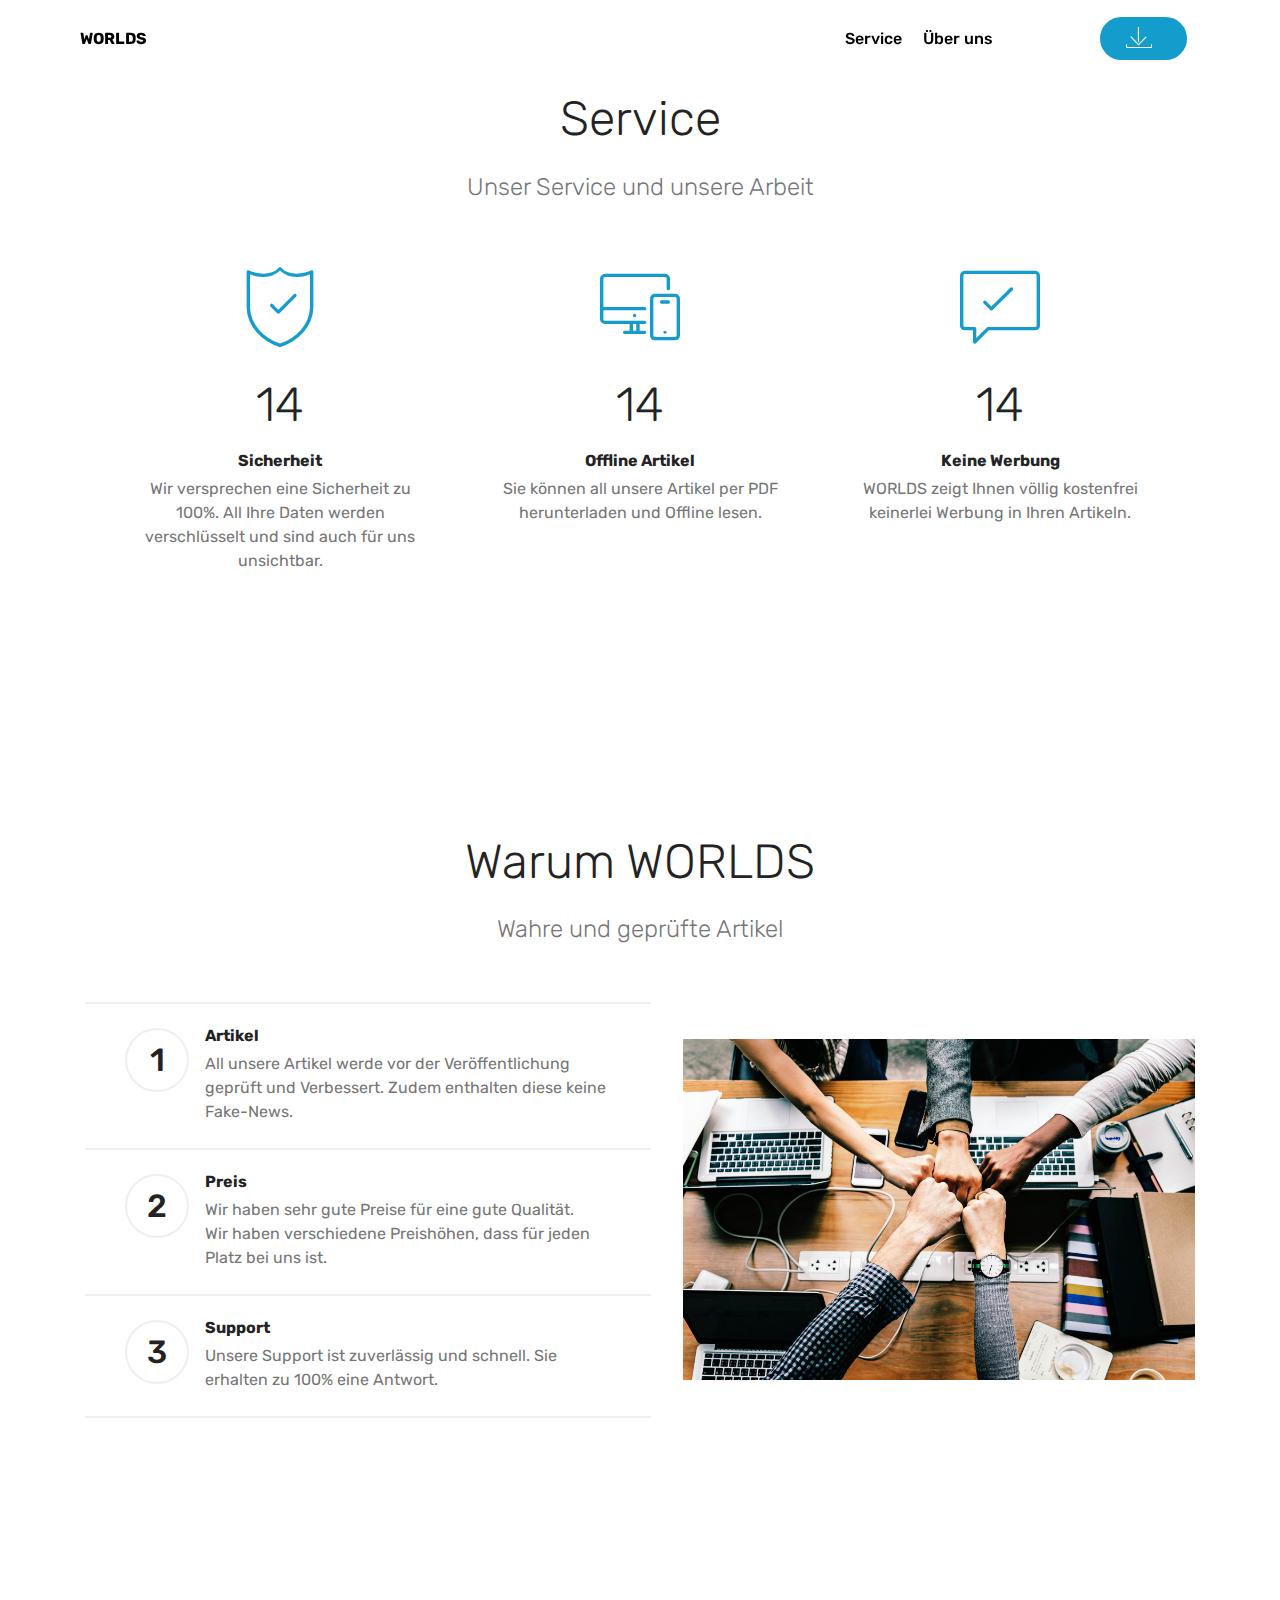
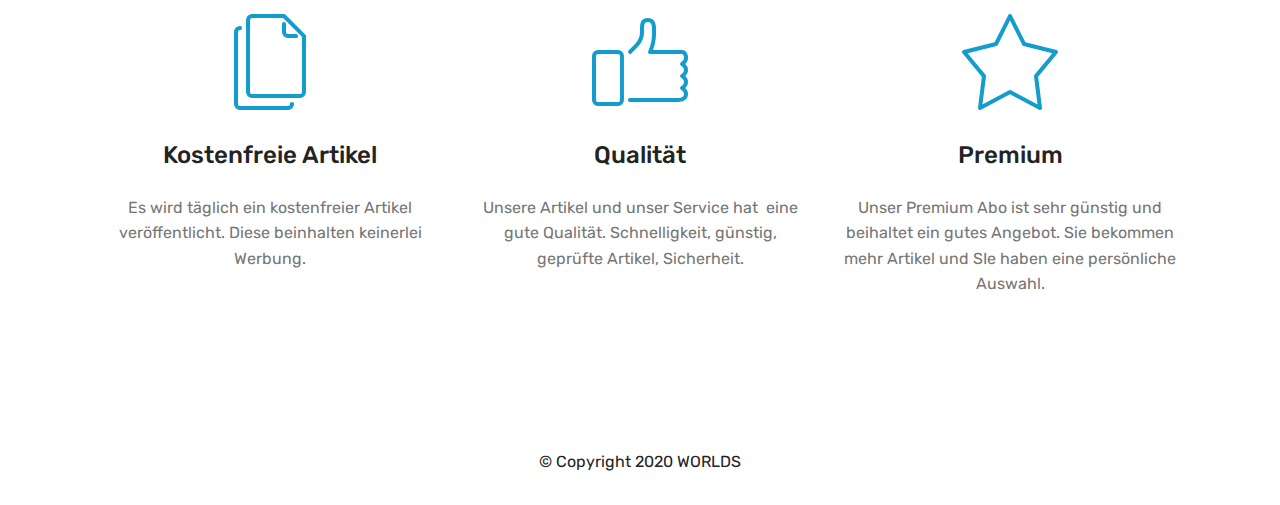
==== commit 2d86d3c6: "create github pages" ====
--- a/page1.html
+++ b/page1.html
@@ -28,7 +28,7 @@
 
     
 
-    <nav class="navbar navbar-expand beta-menu navbar-dropdown align-items-center navbar-fixed-top navbar-toggleable-sm">
+    <nav class="navbar navbar-expand beta-menu navbar-dropdown align-items-center navbar-fixed-top navbar-toggleable-sm bg-color transparent">
         <button class="navbar-toggler navbar-toggler-right" type="button" data-toggle="collapse" data-target="#navbarSupportedContent" aria-controls="navbarSupportedContent" aria-expanded="false" aria-label="Toggle navigation">
             <div class="hamburger">
                 <span></span>
@@ -40,18 +40,18 @@
         <div class="menu-logo">
             <div class="navbar-brand">
                 
-                <span class="navbar-caption-wrap"><a class="navbar-caption text-white display-4" href="index.html">
+                <span class="navbar-caption-wrap"><a class="navbar-caption text-black display-4" href="index.html">
                         WORLDS</a></span>
             </div>
         </div>
         <div class="collapse navbar-collapse" id="navbarSupportedContent">
             <ul class="navbar-nav nav-dropdown" data-app-modern-menu="true"><li class="nav-item">
-                    <a class="nav-link link text-white display-4" href="page1.html">
+                    <a class="nav-link link text-black display-4" href="page1.html">
                         
                         Service</a>
                 </li>
                 <li class="nav-item">
-                    <a class="nav-link link text-white display-4" href="https://mobirise.com">
+                    <a class="nav-link link text-black display-4" href="https://mobirise.com">
                         Über uns &nbsp; &nbsp; &nbsp; &nbsp; &nbsp; &nbsp; &nbsp; &nbsp; &nbsp; &nbsp;&nbsp;</a>
                 </li></ul>
             <div class="navbar-buttons mbr-section-btn"><a class="btn btn-sm btn-primary display-4" href="https://mobirise.com">
@@ -60,7 +60,7 @@
     </nav>
 </section>
 
-<section class="engine"><a href="https://mobirise.info/p">site templates free download</a></section><section class="counters1 counters cid-rYHHxYcHOz" id="counters1-4">
+<section class="engine"><a href="https://mobirise.info">Mobirise</a></section><section class="counters1 counters cid-rYHHxYcHOz" id="counters1-4">
 
     
 
